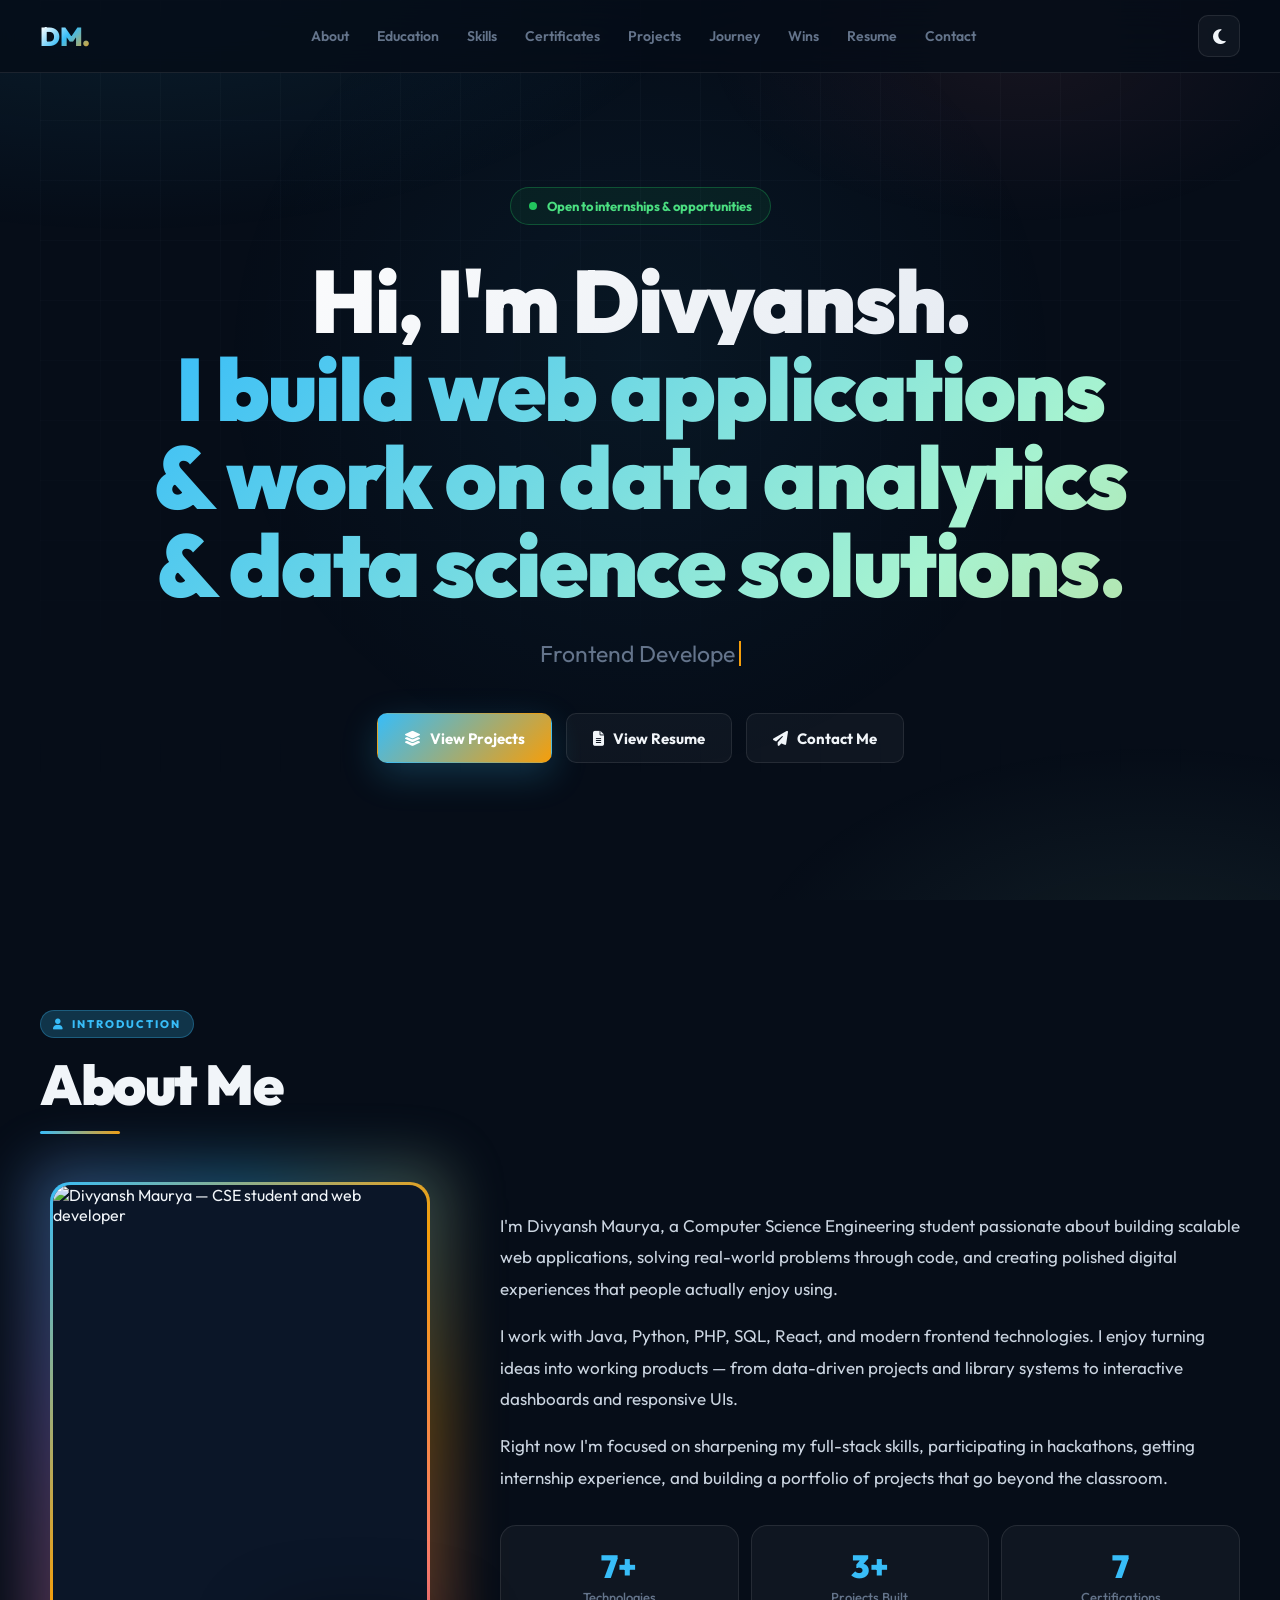
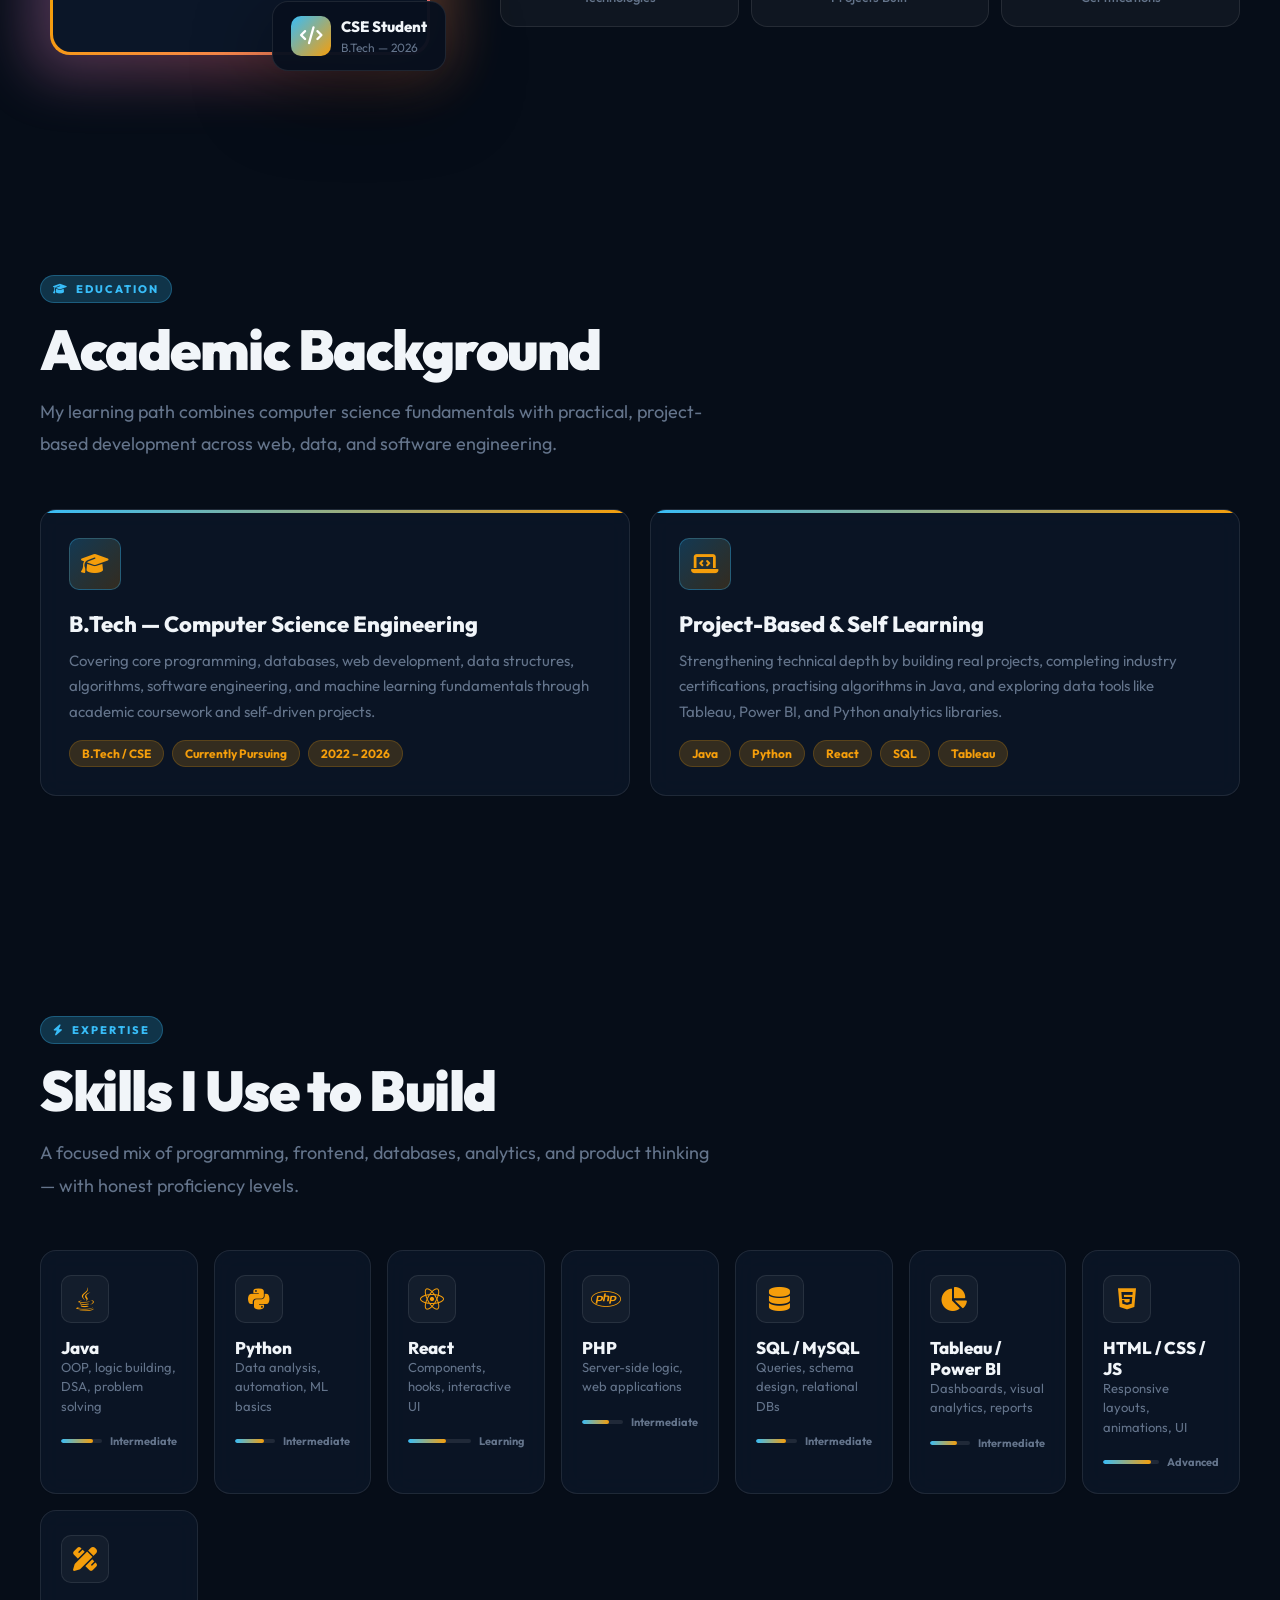
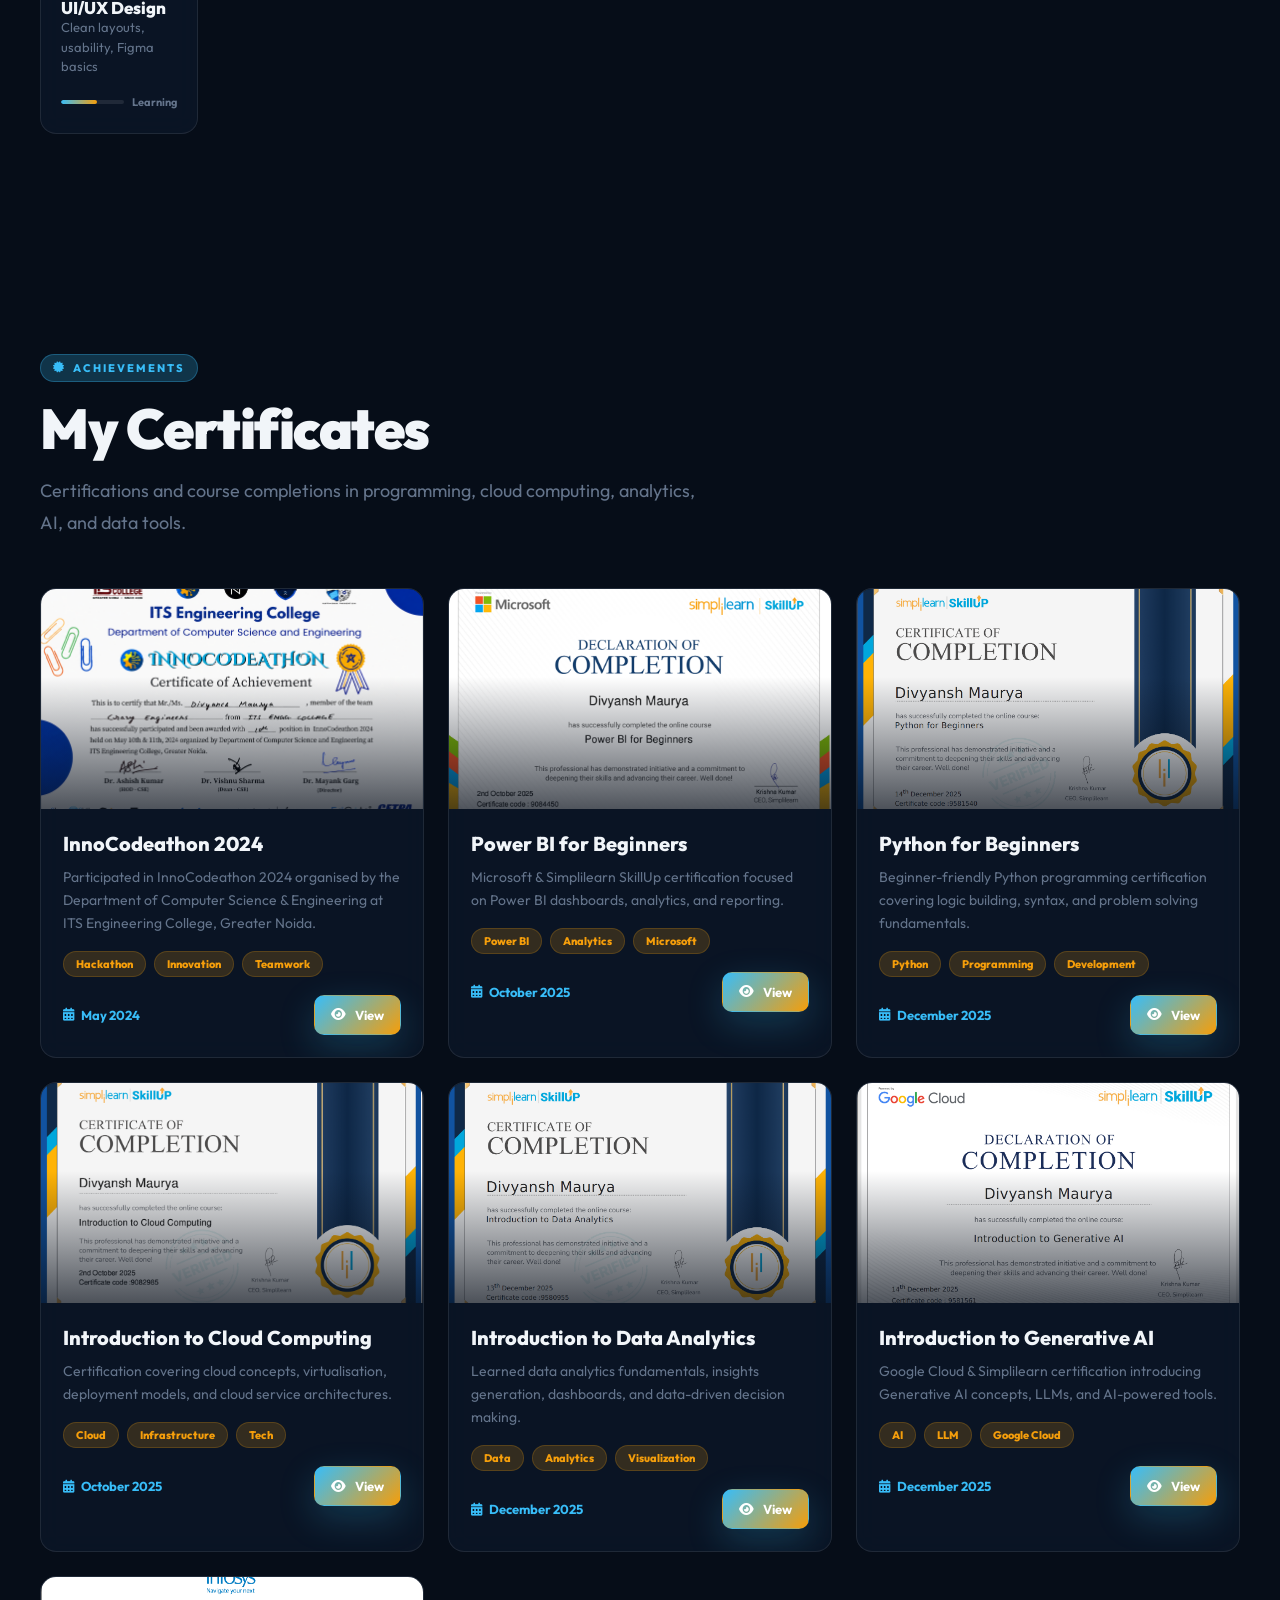
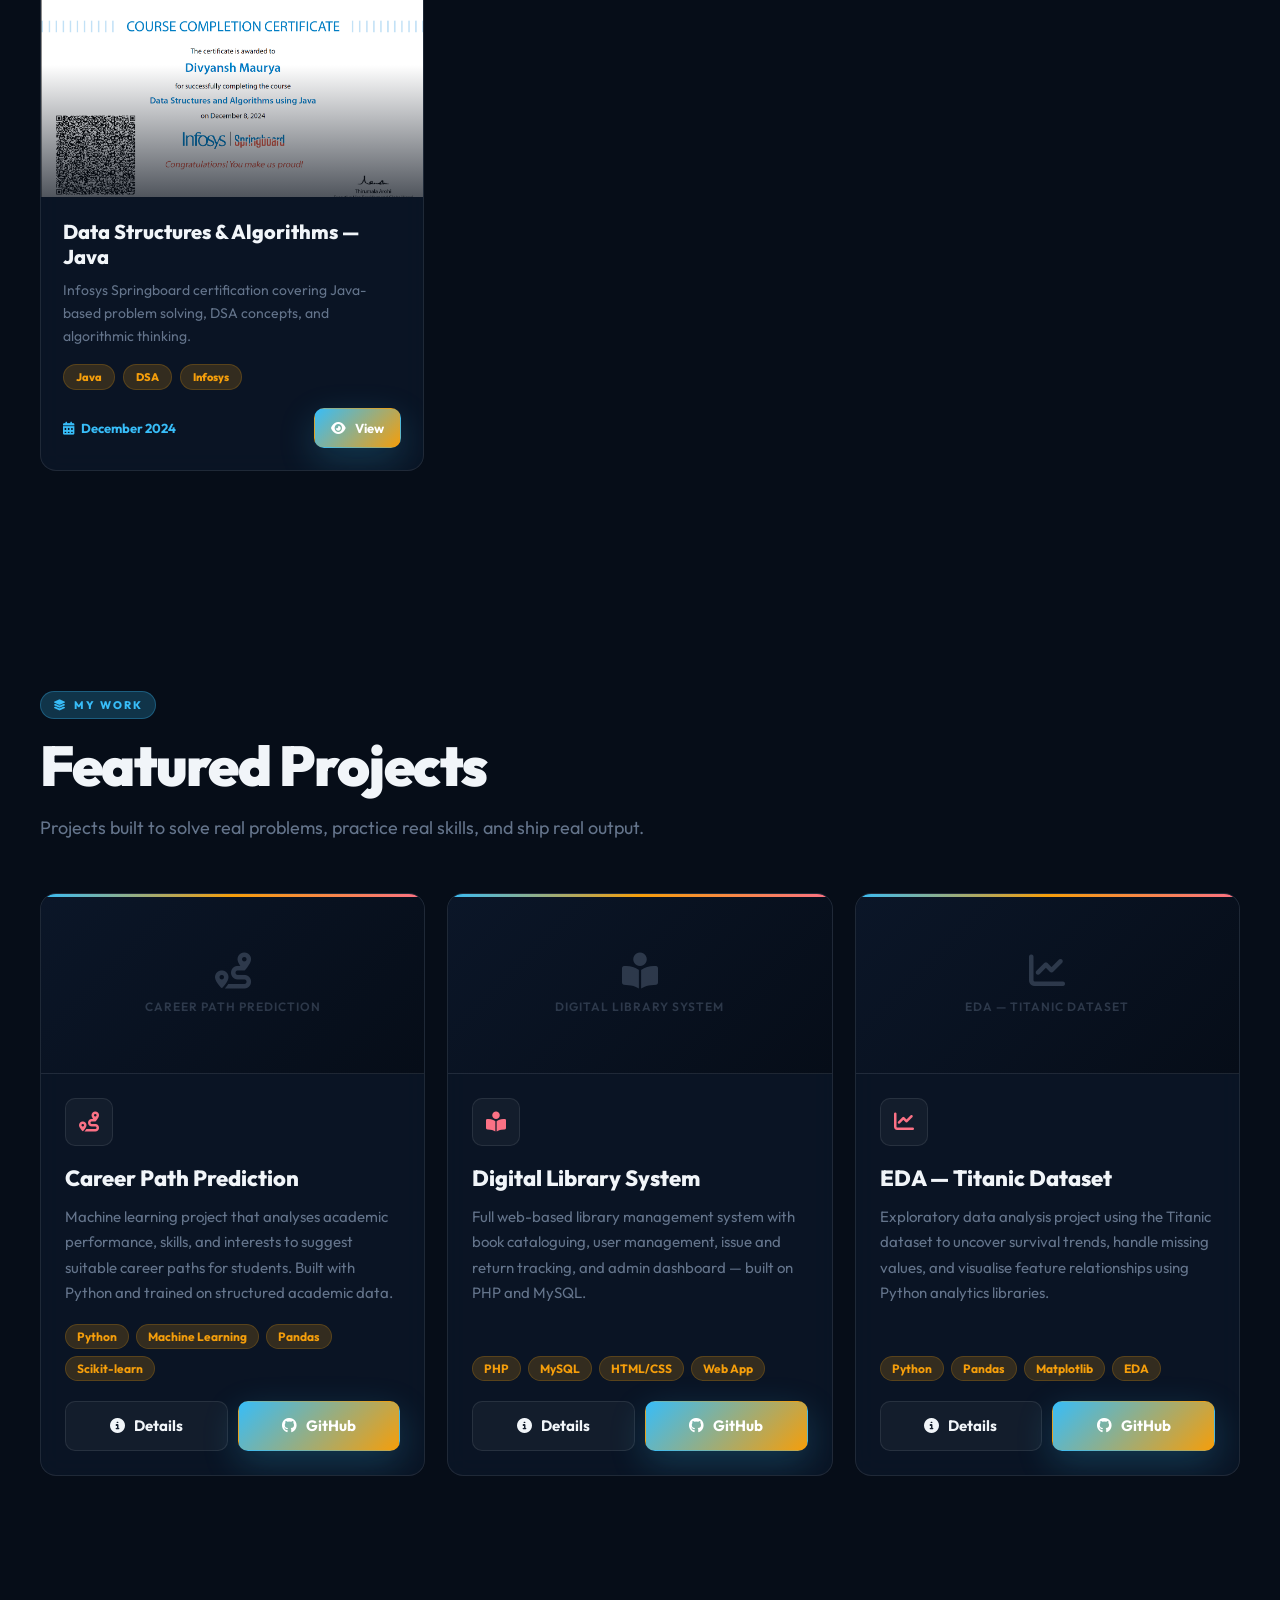
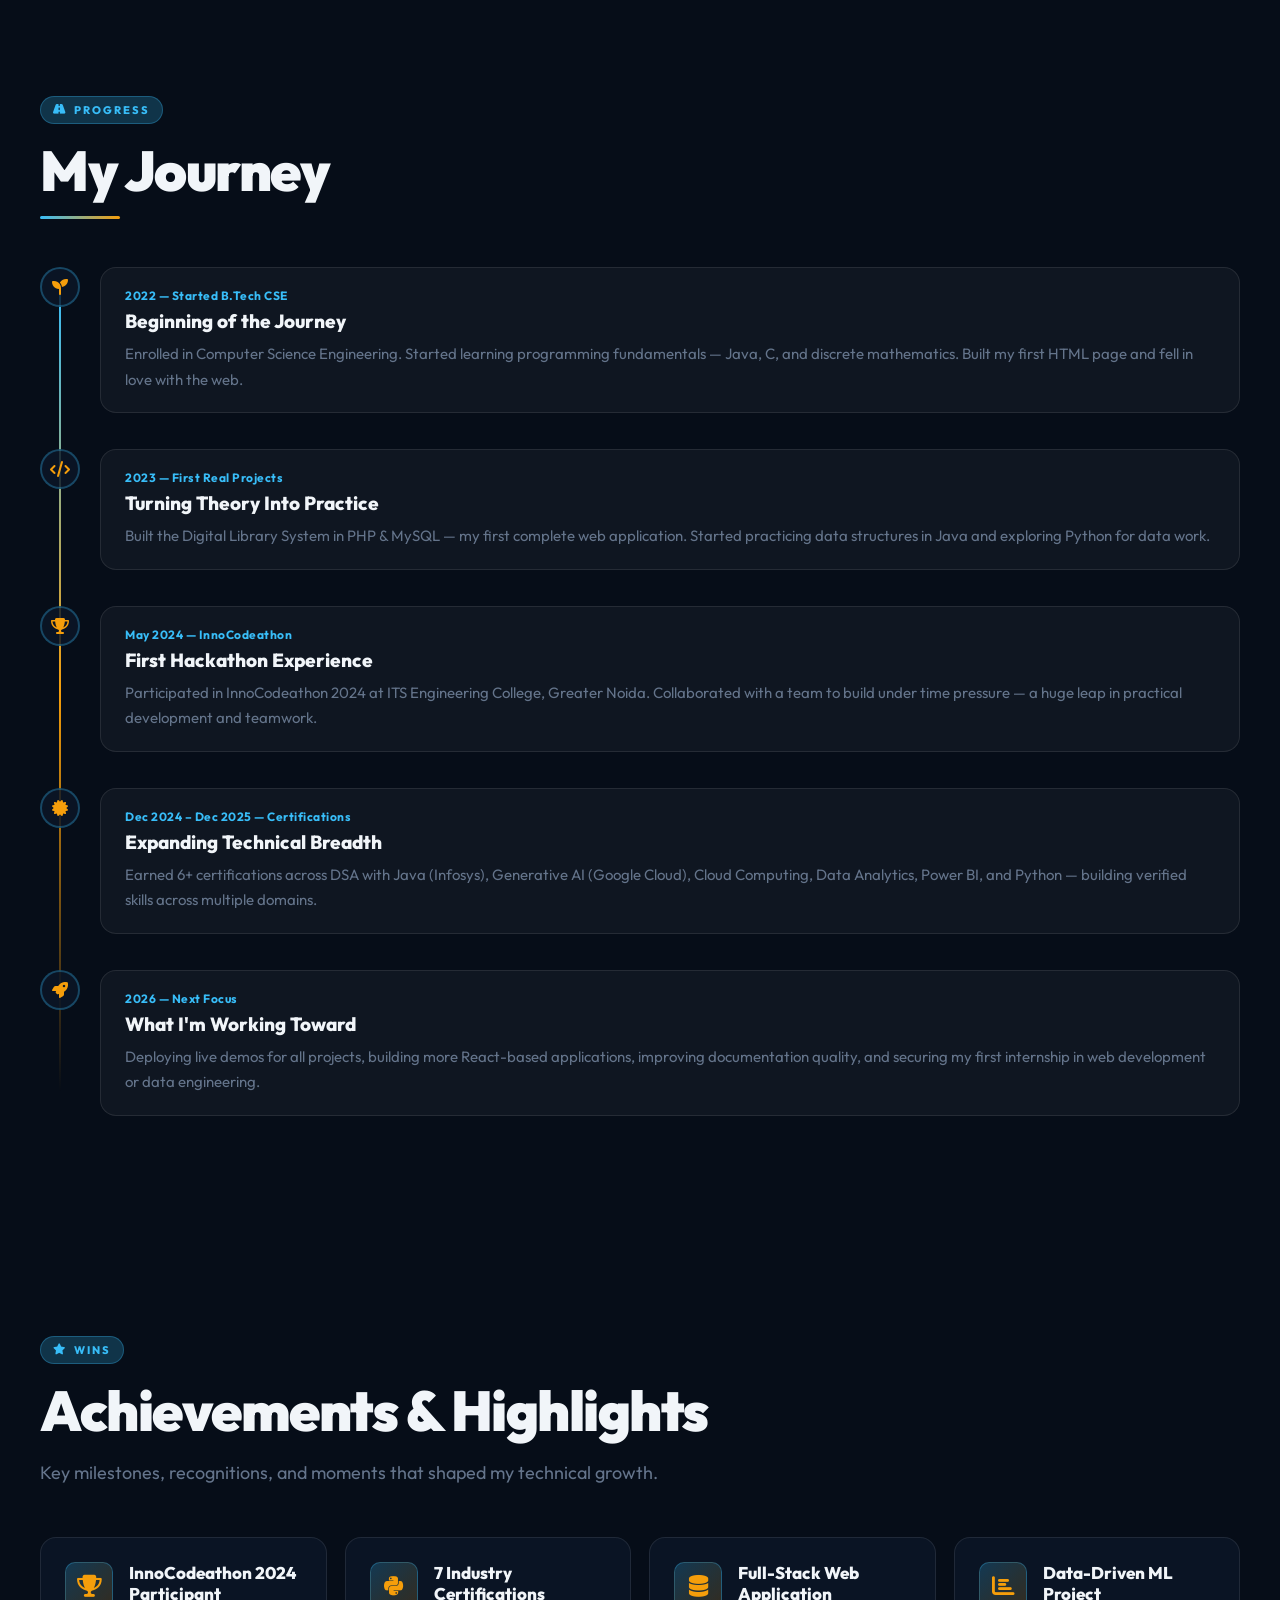
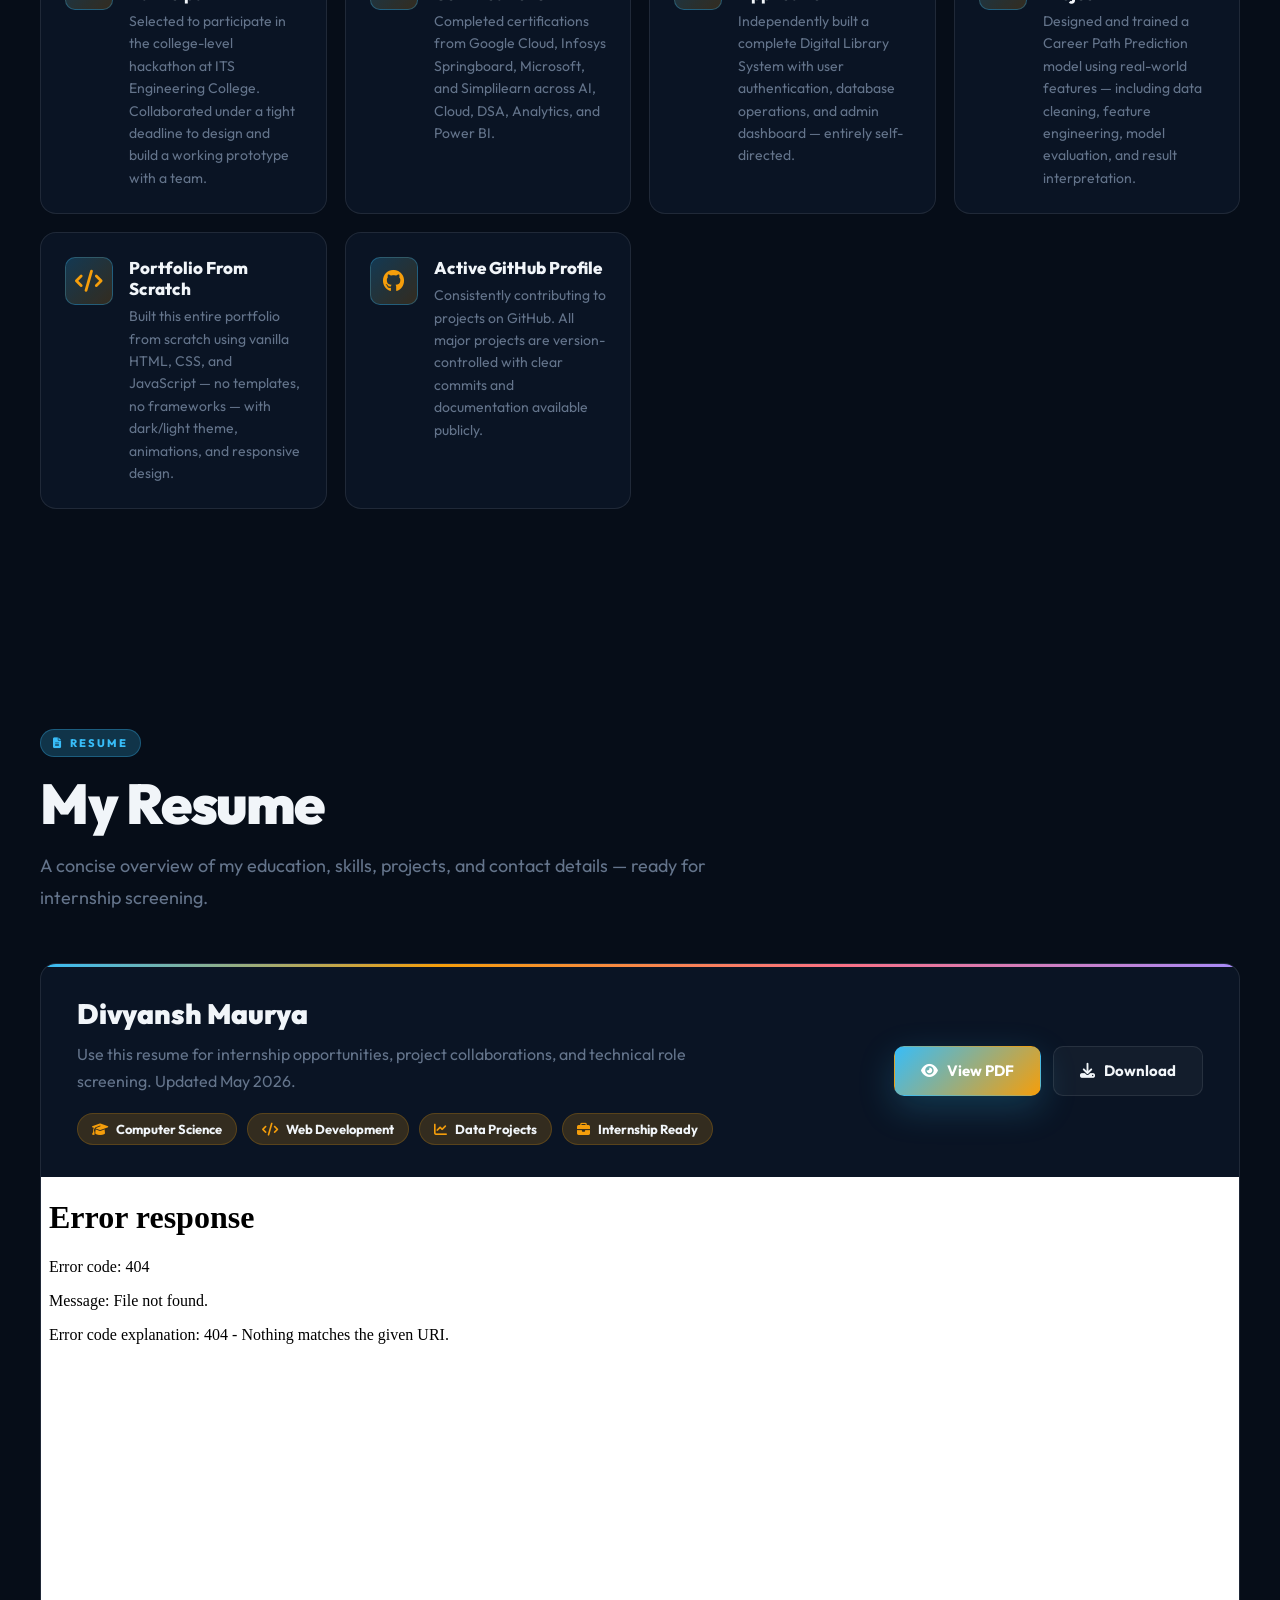
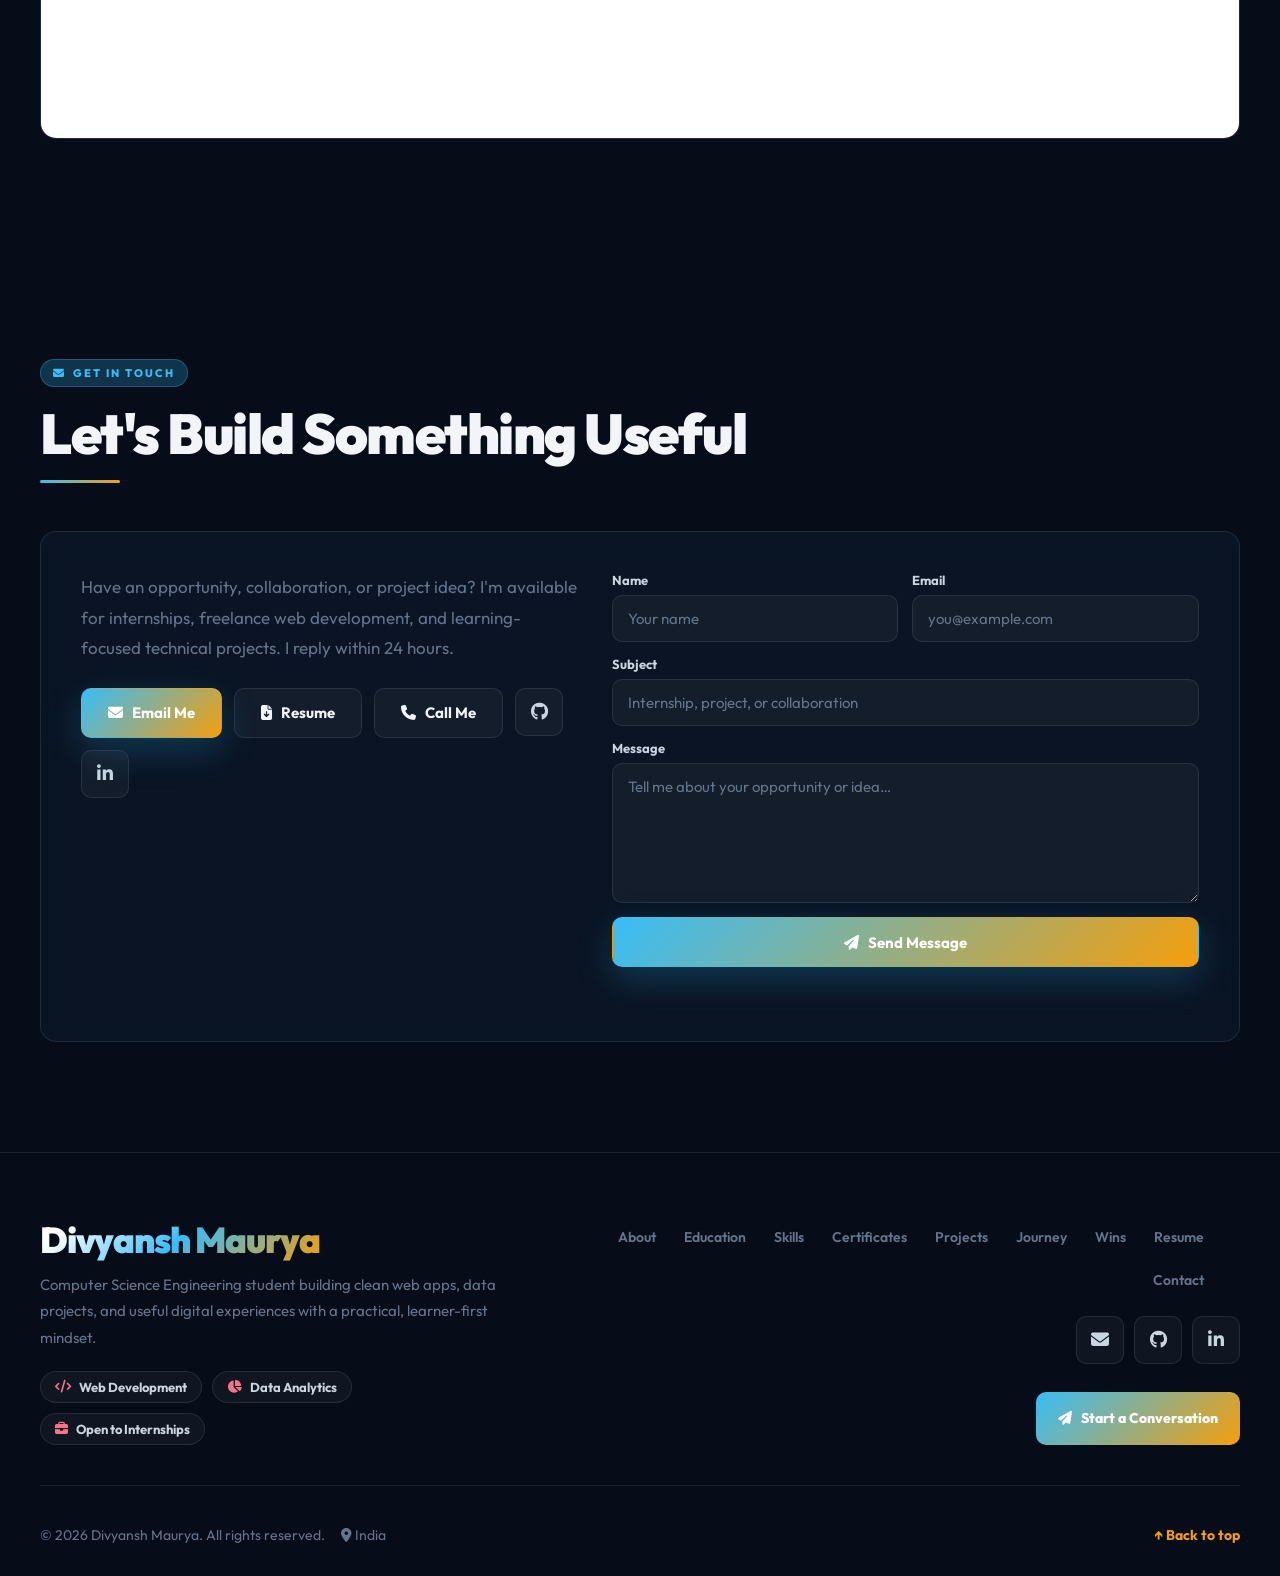
==== index.html @ 29cb5a17 "Add files via upload" ====
<!DOCTYPE html>
<html lang="en">
<head>

  <meta charset="UTF-8">
  <meta name="viewport" content="width=device-width, initial-scale=1.0">
  <meta name="description"
    content="Divyansh Maurya — Computer Science Engineering student, Web Developer & Data Enthusiast. Building clean web apps, data projects, and useful digital experiences.">

  <!-- Open Graph / Social sharing -->
  <meta property="og:type" content="website">
  <meta property="og:title" content="Divyansh Maurya | Portfolio">
  <meta property="og:description"
    content="CSE student building scalable web apps, data projects & polished interfaces. Open to internships & collaborations.">
  <meta property="og:image" content="profile.png">
  <meta property="og:url" content="">
  <meta name="twitter:card" content="summary_large_image">
  <meta name="twitter:title" content="Divyansh Maurya | Portfolio">
  <meta name="twitter:description" content="CSE student building scalable web apps and data projects.">
  <!-- Favicon -->
  <link rel="icon" href="data:image/svg+xml,<svg xmlns='http://www.w3.org/2000/svg' viewBox='0 0 100 100'><rect width='100' height='100' rx='18' fill='%2338bdf8'/><text x='50' y='68' font-family='sans-serif' font-weight='900' font-size='52' text-anchor='middle' fill='white'>D</text></svg>">

  <!-- Fonts & Icons -->
  <link rel="preconnect" href="https://fonts.googleapis.com">
  <link rel="preconnect" href="https://fonts.gstatic.com" crossorigin>
  <link href="https://fonts.googleapis.com/css2?family=Outfit:wght@300;400;500;600;700;800;900&family=Clash+Display:wght@500;600;700&display=swap" rel="stylesheet">
  <link rel="stylesheet" href="https://cdnjs.cloudflare.com/ajax/libs/font-awesome/6.4.0/css/all.min.css">
  
    <title>Divyansh Maurya | Portfolio</title>

  <!-- Link to CSS -->
  <link rel="stylesheet" href="style.css">

  <script>
    try {
      if (localStorage.getItem("portfolioTheme") === "light") document.documentElement.classList.add("light-theme");
    } catch(e) {}
  </script>
</head>

<body class="loading">
  <!-- LOADER -->
  <div class="loader-screen" id="loader">
    <div class="loader-content">
      <div class="loader-name">Divyansh Maurya</div>
      <div class="loader-bar-wrap">
        <div class="loader-bar"></div>
      </div>
      <div class="loader-sub">Loading portfolio…</div>
    </div>
  </div>
  
  <div class="progress-bar" id="progressBar"></div>
  <div class="cursor-glow" id="cursorGlow"></div>
  
  <!-- HEADER -->
  <header class="site-header">
    <nav aria-label="Primary navigation">
      <a href="#home" class="logo">DM.</a>

      <ul id="navMenu">
        <li><a href="#about">About</a></li>
        <li><a href="#education">Education</a></li>
        <li><a href="#skills">Skills</a></li>
        <li><a href="#certificates">Certificates</a></li>
        <li><a href="#projects">Projects</a></li>
        <li><a href="#journey">Journey</a></li>
        <li><a href="#achievements">Wins</a></li>
        <li><a href="#resume">Resume</a></li>
        <li><a href="#contact">Contact</a></li>
      </ul>

      <div class="nav-actions">
        <button class="nav-btn theme-toggle" id="themeToggle" type="button" aria-label="Switch theme">
          <i class="fas fa-moon" aria-hidden="true"></i>
          <i class="fas fa-sun" aria-hidden="true"></i>
        </button>
        <button class="nav-btn menu-btn" id="menuBtn" type="button" aria-label="Open menu" aria-expanded="false">
          <i class="fas fa-bars" aria-hidden="true"></i>
        </button>
      </div>
    </nav>
  </header>

  <main>

    <!-- HERO -->
    <section class="hero" id="home" style="padding-top:130px">
      <div class="hero-grid" aria-hidden="true"></div>
      <div class="hero-content">
        <div class="avail-badge"><span class="dot"></span>Open to internships &amp; opportunities</div>

        <h1>
          <span class="line1">Hi, I'm Divyansh.</span>
          <span class="line2">I build web applications & work on data analytics & data science solutions.</span>
        </h1>

        <p class="hero-sub"><span id="typing"></span><span class="typing-caret" aria-hidden="true"></span></p>

        <div class="hero-btns">
          <a href="#projects" class="btn btn-primary"><i class="fas fa-layer-group"></i>View Projects</a>
          <a href="divyansh_12 (5).pdf" class="btn btn-outline" target="_blank" rel="noreferrer"><i
              class="fas fa-file-lines"></i>View Resume</a>
          <a href="+917992159410" class="btn btn-outline"><i class="fas fa-paper-plane"></i>Contact Me</a>
        </div>
      </div>
    </section>

    <!-- ABOUT -->
    <section id="about" class="reveal">
      <div class="section-tag"><i class="fas fa-user" aria-hidden="true"></i>Introduction</div>
      <h2>About Me</h2>
      <div class="divider"></div>

      <div class="about-grid">
        <div class="photo-wrap">
          <div class="photo-glow" aria-hidden="true"></div>
          <div class="photo-frame">
            <!--
              IMPORTANT: Replace "profile.png" with your actual photo file.
              Place the image in the same folder as this HTML file.
              Recommended size: 400×500px or similar portrait ratio.
            -->
            <img src="div.png" alt="Divyansh Maurya — CSE student and web developer">
          </div>
          <div class="photo-badge">
            <div class="badge-icon"><i class="fas fa-code" aria-hidden="true"></i></div>
            <div class="badge-text">
              <strong>CSE Student</strong>
              <span>B.Tech — 2026</span>
            </div>
          </div>
        </div>

        <div>
          <div class="about-text">
            <p>
              I'm Divyansh Maurya, a Computer Science Engineering student passionate about building scalable web
              applications, solving real-world problems through code, and creating polished digital experiences that
              people actually enjoy using.
            </p>
            <p>
              I work with Java, Python, PHP, SQL, React, and modern frontend technologies. I enjoy turning ideas into
              working products — from data-driven projects and library systems to interactive dashboards and responsive
              UIs.
            </p>
            <p>
              Right now I'm focused on sharpening my full-stack skills, participating in hackathons, getting internship
              experience, and building a portfolio of projects that go beyond the classroom.
            </p>
          </div>

          <div class="stats-grid">
            <div class="stat-card">
              <strong>7+</strong>
              <span>Technologies</span>
            </div>
            <div class="stat-card">
              <strong>3+</strong>
              <span>Projects Built</span>
            </div>
            <div class="stat-card">
              <strong>7</strong>
              <span>Certifications</span>
            </div>
          </div>
        </div>
      </div>
    </section>

    <!-- EDUCATION -->
    <section id="education" class="reveal">
      <div class="section-tag"><i class="fas fa-graduation-cap" aria-hidden="true"></i>Education</div>
      <h2>Academic Background</h2>
      <p class="section-intro">My learning path combines computer science fundamentals with practical, project-based
        development across web, data, and software engineering.</p>

      <div class="edu-grid">
        <article class="edu-card">
          <div class="edu-icon"><i class="fas fa-graduation-cap" aria-hidden="true"></i></div>
          <h3>B.Tech — Computer Science Engineering</h3>
          <p>Covering core programming, databases, web development, data structures, algorithms, software engineering,
            and machine learning fundamentals through academic coursework and self-driven projects.</p>
          <div class="edu-tags">
            <span class="edu-tag">B.Tech / CSE</span>
            <span class="edu-tag">Currently Pursuing</span>
            <span class="edu-tag">2022 – 2026</span>
          </div>
        </article>

        <article class="edu-card">
          <div class="edu-icon"><i class="fas fa-laptop-code" aria-hidden="true"></i></div>
          <h3>Project-Based & Self Learning</h3>
          <p>Strengthening technical depth by building real projects, completing industry certifications, practising
            algorithms in Java, and exploring data tools like Tableau, Power BI, and Python analytics libraries.</p>
          <div class="edu-tags">
            <span class="edu-tag">Java</span>
            <span class="edu-tag">Python</span>
            <span class="edu-tag">React</span>
            <span class="edu-tag">SQL</span>
            <span class="edu-tag">Tableau</span>
          </div>
        </article>
      </div>
    </section>

    <!-- SKILLS -->
    <section id="skills" class="reveal">
      <div class="section-tag"><i class="fas fa-bolt" aria-hidden="true"></i>Expertise</div>
      <h2>Skills I Use to Build</h2>
      <p class="section-intro">A focused mix of programming, frontend, databases, analytics, and product thinking — with
        honest proficiency levels.</p>

      <div class="skills-grid">
        <article class="skill-card">
          <div class="skill-icon"><i class="fab fa-java" aria-hidden="true"></i></div>
          <div>
            <h3>Java</h3>
            <p>OOP, logic building, DSA, problem solving</p>
          </div>
          <div class="skill-level">
            <div class="level-bar">
              <div class="level-fill" style="--fill:78%"></div>
            </div>
            <span class="level-label">Intermediate</span>
          </div>
        </article>

        <article class="skill-card">
          <div class="skill-icon"><i class="fab fa-python" aria-hidden="true"></i></div>
          <div>
            <h3>Python</h3>
            <p>Data analysis, automation, ML basics</p>
          </div>
          <div class="skill-level">
            <div class="level-bar">
              <div class="level-fill" style="--fill:72%"></div>
            </div>
            <span class="level-label">Intermediate</span>
          </div>
        </article>

        <article class="skill-card">
          <div class="skill-icon"><i class="fab fa-react" aria-hidden="true"></i></div>
          <div>
            <h3>React</h3>
            <p>Components, hooks, interactive UI</p>
          </div>
          <div class="skill-level">
            <div class="level-bar">
              <div class="level-fill" style="--fill:60%"></div>
            </div>
            <span class="level-label">Learning</span>
          </div>
        </article>

        <article class="skill-card">
          <div class="skill-icon"><i class="fab fa-php" aria-hidden="true"></i></div>
          <div>
            <h3>PHP</h3>
            <p>Server-side logic, web applications</p>
          </div>
          <div class="skill-level">
            <div class="level-bar">
              <div class="level-fill" style="--fill:65%"></div>
            </div>
            <span class="level-label">Intermediate</span>
          </div>
        </article>

        <article class="skill-card">
          <div class="skill-icon"><i class="fas fa-database" aria-hidden="true"></i></div>
          <div>
            <h3>SQL / MySQL</h3>
            <p>Queries, schema design, relational DBs</p>
          </div>
          <div class="skill-level">
            <div class="level-bar">
              <div class="level-fill" style="--fill:75%"></div>
            </div>
            <span class="level-label">Intermediate</span>
          </div>
        </article>

        <article class="skill-card">
          <div class="skill-icon"><i class="fas fa-chart-pie" aria-hidden="true"></i></div>
          <div>
            <h3>Tableau / Power BI</h3>
            <p>Dashboards, visual analytics, reports</p>
          </div>
          <div class="skill-level">
            <div class="level-bar">
              <div class="level-fill" style="--fill:68%"></div>
            </div>
            <span class="level-label">Intermediate</span>
          </div>
        </article>

        <article class="skill-card">
          <div class="skill-icon"><i class="fab fa-html5" aria-hidden="true"></i></div>
          <div>
            <h3>HTML / CSS / JS</h3>
            <p>Responsive layouts, animations, UI</p>
          </div>
          <div class="skill-level">
            <div class="level-bar">
              <div class="level-fill" style="--fill:85%"></div>
            </div>
            <span class="level-label">Advanced</span>
          </div>
        </article>

        <article class="skill-card">
          <div class="skill-icon"><i class="fas fa-pen-ruler" aria-hidden="true"></i></div>
          <div>
            <h3>UI/UX Design</h3>
            <p>Clean layouts, usability, Figma basics</p>
          </div>
          <div class="skill-level">
            <div class="level-bar">
              <div class="level-fill" style="--fill:58%"></div>
            </div>
            <span class="level-label">Learning</span>
          </div>
        </article>
      </div>
    </section>

    <!-- CERTIFICATES -->
    <section id="certificates" class="reveal">
      <div class="section-tag"><i class="fas fa-certificate" aria-hidden="true"></i>Achievements</div>
      <h2>My Certificates</h2>
      <p class="section-intro">Certifications and course completions in programming, cloud computing, analytics, AI, and
        data tools.</p>

      <div class="certs-grid">

        <article class="cert-card">
          <!--
            Replace "cert1.png" with your actual certificate image.
            All certificate images must be in the same folder as index.html.
          -->
          <div class="cert-img-wrap">
            <img src="cert1.png" alt="InnoCodeathon 2024 participation certificate">
            <div class="cert-overlay" aria-hidden="true"></div>
          </div>
          <div class="cert-body">
            <h3>InnoCodeathon 2024</h3>
            <p>Participated in InnoCodeathon 2024 organised by the Department of Computer Science &amp; Engineering at
              ITS Engineering College, Greater Noida.</p>
            <div class="cert-tags"><span class="cert-tag">Hackathon</span><span class="cert-tag">Innovation</span><span
                class="cert-tag">Teamwork</span></div>
            <div class="cert-footer">
              <span class="cert-date"><i class="fas fa-calendar-alt" aria-hidden="true"></i>May 2024</span>
              <a href="cert1.png" target="_blank" rel="noreferrer" class="btn btn-primary"
                style="min-height:40px;padding:0 16px;font-size:13px"><i class="fas fa-eye"
                  aria-hidden="true"></i>View</a>
            </div>
          </div>
        </article>

        <article class="cert-card">
          <div class="cert-img-wrap">
            <img src="Power bi.png" alt="Power BI for Beginners certificate">
            <div class="cert-overlay" aria-hidden="true"></div>
          </div>
          <div class="cert-body">
            <h3>Power BI for Beginners</h3>
            <p>Microsoft &amp; Simplilearn SkillUp certification focused on Power BI dashboards, analytics, and
              reporting.</p>
            <div class="cert-tags"><span class="cert-tag">Power BI</span><span class="cert-tag">Analytics</span><span
                class="cert-tag">Microsoft</span></div>
            <div class="cert-footer">
              <span class="cert-date"><i class="fas fa-calendar-alt" aria-hidden="true"></i>October 2025</span>
              <a href="Power bi.png" target="_blank" rel="noreferrer" class="btn btn-primary"
                style="min-height:40px;padding:0 16px;font-size:13px"><i class="fas fa-eye"
                  aria-hidden="true"></i>View</a>
            </div>
          </div>
        </article>

        <article class="cert-card">
          <div class="cert-img-wrap">
            <img src="Python for beginner.png" alt="Python for Beginners certificate">
            <div class="cert-overlay" aria-hidden="true"></div>
          </div>
          <div class="cert-body">
            <h3>Python for Beginners</h3>
            <p>Beginner-friendly Python programming certification covering logic building, syntax, and problem solving
              fundamentals.</p>
            <div class="cert-tags"><span class="cert-tag">Python</span><span class="cert-tag">Programming</span><span
                class="cert-tag">Development</span></div>
            <div class="cert-footer">
              <span class="cert-date"><i class="fas fa-calendar-alt" aria-hidden="true"></i>December 2025</span>
              <a href="Python for beginner.png" target="_blank" rel="noreferrer" class="btn btn-primary"
                style="min-height:40px;padding:0 16px;font-size:13px"><i class="fas fa-eye"
                  aria-hidden="true"></i>View</a>
            </div>
          </div>
        </article>

        <article class="cert-card">
          <div class="cert-img-wrap">
            <img src="cloud computing.png" alt="Introduction to Cloud Computing certificate">
            <div class="cert-overlay" aria-hidden="true"></div>
          </div>
          <div class="cert-body">
            <h3>Introduction to Cloud Computing</h3>
            <p>Certification covering cloud concepts, virtualisation, deployment models, and cloud service
              architectures.</p>
            <div class="cert-tags"><span class="cert-tag">Cloud</span><span class="cert-tag">Infrastructure</span><span
                class="cert-tag">Tech</span></div>
            <div class="cert-footer">
              <span class="cert-date"><i class="fas fa-calendar-alt" aria-hidden="true"></i>October 2025</span>
              <a href="cloud computing.png" target="_blank" rel="noreferrer" class="btn btn-primary"
                style="min-height:40px;padding:0 16px;font-size:13px"><i class="fas fa-eye"
                  aria-hidden="true"></i>View</a>
            </div>
          </div>
        </article>

        <article class="cert-card">
          <div class="cert-img-wrap">
            <img src="Data anlystic.png" alt="Introduction to Data Analytics certificate">
            <div class="cert-overlay" aria-hidden="true"></div>
          </div>
          <div class="cert-body">
            <h3>Introduction to Data Analytics</h3>
            <p>Learned data analytics fundamentals, insights generation, dashboards, and data-driven decision making.
            </p>
            <div class="cert-tags"><span class="cert-tag">Data</span><span class="cert-tag">Analytics</span><span
                class="cert-tag">Visualization</span></div>
            <div class="cert-footer">
              <span class="cert-date"><i class="fas fa-calendar-alt" aria-hidden="true"></i>December 2025</span>
              <a href="Data anlystic.png" target="_blank" rel="noreferrer" class="btn btn-primary"
                style="min-height:40px;padding:0 16px;font-size:13px"><i class="fas fa-eye"
                  aria-hidden="true"></i>View</a>
            </div>
          </div>
        </article>

        <article class="cert-card">
          <div class="cert-img-wrap">
            <img src="Genrative ai.png" alt="Introduction to Generative AI certificate">
            <div class="cert-overlay" aria-hidden="true"></div>
          </div>
          <div class="cert-body">
            <h3>Introduction to Generative AI</h3>
            <p>Google Cloud &amp; Simplilearn certification introducing Generative AI concepts, LLMs, and AI-powered
              tools.</p>
            <div class="cert-tags"><span class="cert-tag">AI</span><span class="cert-tag">LLM</span><span
                class="cert-tag">Google Cloud</span></div>
            <div class="cert-footer">
              <span class="cert-date"><i class="fas fa-calendar-alt" aria-hidden="true"></i>December 2025</span>
              <a href="Genrative ai.png" target="_blank" rel="noreferrer" class="btn btn-primary"
                style="min-height:40px;padding:0 16px;font-size:13px"><i class="fas fa-eye"
                  aria-hidden="true"></i>View</a>
            </div>
          </div>
        </article>

        <article class="cert-card">
          <div class="cert-img-wrap">
            <img src="dsa with java.png" alt="Data Structures and Algorithms using Java certificate">
            <div class="cert-overlay" aria-hidden="true"></div>
          </div>
          <div class="cert-body">
            <h3>Data Structures &amp; Algorithms — Java</h3>
            <p>Infosys Springboard certification covering Java-based problem solving, DSA concepts, and algorithmic
              thinking.</p>
            <div class="cert-tags"><span class="cert-tag">Java</span><span class="cert-tag">DSA</span><span
                class="cert-tag">Infosys</span></div>
            <div class="cert-footer">
              <span class="cert-date"><i class="fas fa-calendar-alt" aria-hidden="true"></i>December 2024</span>
              <a href="dsa with java.png" target="_blank" rel="noreferrer" class="btn btn-primary"
                style="min-height:40px;padding:0 16px;font-size:13px"><i class="fas fa-eye"
                  aria-hidden="true"></i>View</a>
            </div>
          </div>
        </article>

      </div>
    </section>

    <!-- PROJECTS -->
    <section id="projects" class="reveal">
      <div class="section-tag"><i class="fas fa-layer-group" aria-hidden="true"></i>My Work</div>
      <h2>Featured Projects</h2>
      <p class="section-intro">Projects built to solve real problems, practice real skills, and ship real output.</p>

      <div class="projects-grid">

        <article class="proj-card">
          <!--
            Add a screenshot of your project here.
            Name it career-screenshot.png and place in same folder as index.html.
            If no screenshot yet, the placeholder below shows automatically.
          -->
          <div class="proj-screenshot-placeholder">
            <i class="fas fa-route" aria-hidden="true"></i>
            <span>Career Path Prediction</span>
          </div>
          <div class="proj-body">
            <div class="proj-icon"><i class="fas fa-route" aria-hidden="true"></i></div>
            <h3>Career Path Prediction</h3>
            <p>Machine learning project that analyses academic performance, skills, and interests to suggest suitable
              career paths for students. Built with Python and trained on structured academic data.</p>
            <div class="proj-tags">
              <span class="proj-tag">Python</span>
              <span class="proj-tag">Machine Learning</span>
              <span class="proj-tag">Pandas</span>
              <span class="proj-tag">Scikit-learn</span>
            </div>
            <div class="proj-actions">
              <button class="btn btn-outline proj-detail-btn" type="button" data-project="career" style="flex:1"><i
                  class="fas fa-circle-info"></i>Details</button>
              <a href="https://github.com/divyanshm-10" class="btn btn-primary" target="_blank" rel="noreferrer"
                style="flex:1"><i class="fab fa-github"></i>GitHub</a>
            </div>
          </div>
        </article>

        <article class="proj-card">
          <div class="proj-screenshot-placeholder">
            <i class="fas fa-book-open-reader" aria-hidden="true"></i>
            <span>Digital Library System</span>
          </div>
          <div class="proj-body">
            <div class="proj-icon"><i class="fas fa-book-open-reader" aria-hidden="true"></i></div>
            <h3>Digital Library System</h3>
            <p>Full web-based library management system with book cataloguing, user management, issue and return
              tracking, and admin dashboard — built on PHP and MySQL.</p>
            <div class="proj-tags">
              <span class="proj-tag">PHP</span>
              <span class="proj-tag">MySQL</span>
              <span class="proj-tag">HTML/CSS</span>
              <span class="proj-tag">Web App</span>
            </div>
            <div class="proj-actions">
              <button class="btn btn-outline proj-detail-btn" type="button" data-project="library" style="flex:1"><i
                  class="fas fa-circle-info"></i>Details</button>
              <a href="https://github.com/divyanshm-10" class="btn btn-primary" target="_blank" rel="noreferrer"
                style="flex:1"><i class="fab fa-github"></i>GitHub</a>
            </div>
          </div>
        </article>

        <article class="proj-card">
          <div class="proj-screenshot-placeholder">
            <i class="fas fa-chart-line" aria-hidden="true"></i>
            <span>EDA — Titanic Dataset</span>
          </div>
          <div class="proj-body">
            <div class="proj-icon"><i class="fas fa-chart-line" aria-hidden="true"></i></div>
            <h3>EDA — Titanic Dataset</h3>
            <p>Exploratory data analysis project using the Titanic dataset to uncover survival trends, handle missing
              values, and visualise feature relationships using Python analytics libraries.</p>
            <div class="proj-tags">
              <span class="proj-tag">Python</span>
              <span class="proj-tag">Pandas</span>
              <span class="proj-tag">Matplotlib</span>
              <span class="proj-tag">EDA</span>
            </div>
            <div class="proj-actions">
              <button class="btn btn-outline proj-detail-btn" type="button" data-project="titanic" style="flex:1"><i
                  class="fas fa-circle-info"></i>Details</button>
              <a href="https://github.com/divyanshm-10" class="btn btn-primary" target="_blank" rel="noreferrer"
                style="flex:1"><i class="fab fa-github"></i>GitHub</a>
            </div>
          </div>
        </article>

      </div>
    </section>

    <!-- JOURNEY -->
    <section id="journey" class="reveal">
      <div class="section-tag"><i class="fas fa-road" aria-hidden="true"></i>Progress</div>
      <h2>My Journey</h2>
      <div class="divider"></div>

      <div class="timeline">
        <div class="tl-item">
          <div class="tl-dot"><i class="fas fa-seedling" aria-hidden="true"></i></div>
          <article class="tl-content">
            <div class="tl-date">2022 — Started B.Tech CSE</div>
            <h3>Beginning of the Journey</h3>
            <p>Enrolled in Computer Science Engineering. Started learning programming fundamentals — Java, C, and
              discrete mathematics. Built my first HTML page and fell in love with the web.</p>
          </article>
        </div>

        <div class="tl-item">
          <div class="tl-dot"><i class="fas fa-code" aria-hidden="true"></i></div>
          <article class="tl-content">
            <div class="tl-date">2023 — First Real Projects</div>
            <h3>Turning Theory Into Practice</h3>
            <p>Built the Digital Library System in PHP &amp; MySQL — my first complete web application. Started
              practicing data structures in Java and exploring Python for data work.</p>
          </article>
        </div>

        <div class="tl-item">
          <div class="tl-dot"><i class="fas fa-trophy" aria-hidden="true"></i></div>
          <article class="tl-content">
            <div class="tl-date">May 2024 — InnoCodeathon</div>
            <h3>First Hackathon Experience</h3>
            <p>Participated in InnoCodeathon 2024 at ITS Engineering College, Greater Noida. Collaborated with a team to
              build under time pressure — a huge leap in practical development and teamwork.</p>
          </article>
        </div>

        <div class="tl-item">
          <div class="tl-dot"><i class="fas fa-certificate" aria-hidden="true"></i></div>
          <article class="tl-content">
            <div class="tl-date">Dec 2024 – Dec 2025 — Certifications</div>
            <h3>Expanding Technical Breadth</h3>
            <p>Earned 6+ certifications across DSA with Java (Infosys), Generative AI (Google Cloud), Cloud Computing,
              Data Analytics, Power BI, and Python — building verified skills across multiple domains.</p>
          </article>
        </div>

        <div class="tl-item">
          <div class="tl-dot"><i class="fas fa-rocket" aria-hidden="true"></i></div>
          <article class="tl-content">
            <div class="tl-date">2026 — Next Focus</div>
            <h3>What I'm Working Toward</h3>
            <p>Deploying live demos for all projects, building more React-based applications, improving documentation
              quality, and securing my first internship in web development or data engineering.</p>
          </article>
        </div>
      </div>
    </section>

    <!-- ACHIEVEMENTS -->
    <section id="achievements" class="reveal">
      <div class="section-tag"><i class="fas fa-star" aria-hidden="true"></i>Wins</div>
      <h2>Achievements &amp; Highlights</h2>
      <p class="section-intro">Key milestones, recognitions, and moments that shaped my technical growth.</p>

      <div class="achieve-grid">
        <div class="achieve-card">
          <div class="achieve-icon"><i class="fas fa-trophy" aria-hidden="true"></i></div>
          <div>
            <h3>InnoCodeathon 2024 Participant</h3>
            <p>Selected to participate in the college-level hackathon at ITS Engineering College. Collaborated under a
              tight deadline to design and build a working prototype with a team.</p>
          </div>
        </div>

        <div class="achieve-card">
          <div class="achieve-icon"><i class="fab fa-python" aria-hidden="true"></i></div>
          <div>
            <h3>7 Industry Certifications</h3>
            <p>Completed certifications from Google Cloud, Infosys Springboard, Microsoft, and Simplilearn across AI,
              Cloud, DSA, Analytics, and Power BI.</p>
          </div>
        </div>

        <div class="achieve-card">
          <div class="achieve-icon"><i class="fas fa-database" aria-hidden="true"></i></div>
          <div>
            <h3>Full-Stack Web Application</h3>
            <p>Independently built a complete Digital Library System with user authentication, database operations, and
              admin dashboard — entirely self-directed.</p>
          </div>
        </div>

        <div class="achieve-card">
          <div class="achieve-icon"><i class="fas fa-chart-bar" aria-hidden="true"></i></div>
          <div>
            <h3>Data-Driven ML Project</h3>
            <p>Designed and trained a Career Path Prediction model using real-world features — including data cleaning,
              feature engineering, model evaluation, and result interpretation.</p>
          </div>
        </div>

        <div class="achieve-card">
          <div class="achieve-icon"><i class="fas fa-code" aria-hidden="true"></i></div>
          <div>
            <h3>Portfolio From Scratch</h3>
            <p>Built this entire portfolio from scratch using vanilla HTML, CSS, and JavaScript — no templates, no
              frameworks — with dark/light theme, animations, and responsive design.</p>
          </div>
        </div>

        <div class="achieve-card">
          <div class="achieve-icon"><i class="fab fa-github" aria-hidden="true"></i></div>
          <div>
            <h3>Active GitHub Profile</h3>
            <p>Consistently contributing to projects on GitHub. All major projects are version-controlled with clear
              commits and documentation available publicly.</p>
          </div>
        </div>
      </div>
    </section>

    <!-- RESUME -->
    <section id="resume" class="reveal">
      <div class="section-tag"><i class="fas fa-file-lines" aria-hidden="true"></i>Resume</div>
      <h2>My Resume</h2>
      <p class="section-intro">A concise overview of my education, skills, projects, and contact details — ready for
        internship screening.</p>

      <div class="resume-block">
        <div class="resume-top">
          <div>
            <h3>Divyansh Maurya</h3>
            <p>Use this resume for internship opportunities, project collaborations, and technical role screening.
              Updated May 2026.</p>
            <div class="resume-chips">
              <span class="resume-chip"><i class="fas fa-graduation-cap"></i>Computer Science</span>
              <span class="resume-chip"><i class="fas fa-code"></i>Web Development</span>
              <span class="resume-chip"><i class="fas fa-chart-line"></i>Data Projects</span>
              <span class="resume-chip"><i class="fas fa-briefcase"></i>Internship Ready</span>
            </div>
          </div>
          <div class="resume-actions">
            <!--
              IMPORTANT: Replace "resume.pdf" with your actual resume filename.
              Place the PDF in the same folder as this HTML file.
            -->
            <a href="divyansh_12 (5).pdf" class="btn btn-primary" target="_blank" rel="noreferrer"><i
                class="fas fa-eye"></i>View PDF</a>
            <a href="divyansh_12 (5).pdf" class="btn btn-outline" download="Divyansh_Maurya_Resume.pdf"><i
                class="fas fa-download"></i>Download</a>
          </div>
        </div>

        <div class="resume-preview">
          <!--
            The iframe below will show your resume PDF inline.
            It uses "resume.pdf" — make sure that file is in the same folder.
            If it doesn't load (some browsers block local PDFs),
            visitors can still use the View PDF / Download buttons above.
          -->
          <iframe src="divyansh_12 (5).pdf" title="Divyansh Maurya Resume PDF" aria-label="Resume PDF preview">
            <div class="resume-fallback">
              <i class="fas fa-file-pdf" aria-hidden="true"></i>
              <p>Your browser could not display the PDF preview. Use the buttons above to view or download the resume.
              </p>
              <a href="divyansh_12 (5).pdf" class="btn btn-primary" target="_blank" rel="noreferrer"><i
                  class="fas fa-eye"></i>Open Resume</a>
            </div>
          </iframe>
        </div>
      </div>
    </section>

    <!-- CONTACT -->
    <section id="contact" class="reveal">
      <div class="section-tag"><i class="fas fa-envelope" aria-hidden="true"></i>Get In Touch</div>
      <h2>Let's Build Something Useful</h2>
      <div class="divider"></div>

      <div class="contact-grid">
        <div class="contact-left">
          <p>Have an opportunity, collaboration, or project idea? I'm available for internships, freelance web
            development, and learning-focused technical projects. I reply within 24 hours.</p>
          <div class="contact-btns">
            <a href="mailto:divyanshm989@gmail.com" class="btn btn-primary"><i class="fas fa-envelope"></i>Email Me</a>
            <a href="divyansh_12 (5).pdf" class="btn btn-outline" download="divyansh_12 (5).pdf"><i
                class="fas fa-file-arrow-down"></i>Resume</a>
            <a href="tel:+917992159410" class="btn btn-outline"><i class="fas fa-phone"></i>Call Me</a>
            <a href="https://github.com/divyanshm-10" class="icon-link" aria-label="GitHub profile" target="_blank"
              rel="noreferrer"><i class="fab fa-github" aria-hidden="true"></i></a>
            <a href="https://www.linkedin.com/in/divyansh--maurya/" class="icon-link" aria-label="LinkedIn profile"
              target="_blank" rel="noreferrer"><i class="fab fa-linkedin-in" aria-hidden="true"></i></a>
          </div>
        </div>

        <!--
          CONTACT FORM — using Formspree for real form submission.
          Steps to activate:
          1. Go to https://formspree.io and create a free account
          2. Create a new form — you'll get an endpoint like https://formspree.io/f/xxxxxyyy
          3. Replace "https://formspree.io/f/YOUR_FORM_ID" below with your actual endpoint
          That's it! Formspree sends submissions straight to divyanshm989@gmail.com.
        -->
        <form class="contact-form" id="contactForm" action="https://formspree.io/f/YOUR_FORM_ID" method="POST">
          <div class="form-row">
            <div class="form-field">
              <label for="contactName">Name</label>
              <input id="contactName" name="name" type="text" placeholder="Your name" required autocomplete="name">
            </div>
            <div class="form-field">
              <label for="contactEmail">Email</label>
              <input id="contactEmail" name="email" type="email" placeholder="you@example.com" required
                autocomplete="email">
            </div>
          </div>
          <div class="form-field">
            <label for="contactSubject">Subject</label>
            <input id="contactSubject" name="subject" type="text" placeholder="Internship, project, or collaboration"
              required>
          </div>
          <div class="form-field">
            <label for="contactMsg">Message</label>
            <textarea id="contactMsg" name="message" placeholder="Tell me about your opportunity or idea…"
              required></textarea>
          </div>
          <button class="btn btn-primary" type="submit" id="formSubmitBtn"><i class="fas fa-paper-plane"></i>Send
            Message</button>
          <div class="form-status" id="formStatus" aria-live="polite"></div>
        </form>
      </div>
    </section>

  </main>

  <!-- FOOTER -->
  <footer class="reveal">
    <div class="footer-inner">
      <div class="footer-top">
        <div class="footer-brand">
          <div class="footer-logo">Divyansh Maurya</div>
          <p class="footer-desc">Computer Science Engineering student building clean web apps, data projects, and useful
            digital experiences with a practical, learner-first mindset.</p>
          <div class="footer-pills">
            <span class="footer-pill"><i class="fas fa-code" aria-hidden="true"></i>Web Development</span>
            <span class="footer-pill"><i class="fas fa-chart-pie" aria-hidden="true"></i>Data Analytics</span>
            <span class="footer-pill"><i class="fas fa-briefcase" aria-hidden="true"></i>Open to Internships</span>
          </div>
        </div>

        <div class="footer-right">
          <nav class="footer-nav" aria-label="Footer navigation">
            <a href="#about">About</a>
            <a href="#education">Education</a>
            <a href="#skills">Skills</a>
            <a href="#certificates">Certificates</a>
            <a href="#projects">Projects</a>
            <a href="#journey">Journey</a>
            <a href="#achievements">Wins</a>
            <a href="#resume">Resume</a>
            <a href="#contact">Contact</a>
          </nav>

          <div class="footer-social">
            <a href="mailto:divyanshm989@gmail.com" class="icon-link" aria-label="Email Divyansh"><i
                class="fas fa-envelope" aria-hidden="true"></i></a>
            <a href="https://github.com/divyanshm-10" class="icon-link" aria-label="GitHub" target="_blank"
              rel="noreferrer"><i class="fab fa-github" aria-hidden="true"></i></a>
            <a href="https://www.linkedin.com/in/divyansh--maurya/" class="icon-link" aria-label="LinkedIn"
              target="_blank" rel="noreferrer"><i class="fab fa-linkedin-in" aria-hidden="true"></i></a>
          </div>

          <a href="mailto:divyanshm989@gmail.com" class="footer-cta"><i class="fas fa-paper-plane"
              aria-hidden="true"></i>Start a Conversation</a>
        </div>
      </div>

      <div class="footer-bottom">
        <div style="display:flex;gap:16px;flex-wrap:wrap;align-items:center">
          <span>&copy; 2026 Divyansh Maurya. All rights reserved.</span>
          <span><i class="fas fa-location-dot" aria-hidden="true"></i> India</span>
        </div>
        <a href="#home">↑ Back to top</a>
      </div>
    </div>
  </footer>

  <!-- PROJECT MODAL -->
  <div class="project-modal" id="projectModal" role="dialog" aria-modal="true" aria-hidden="true"
    aria-labelledby="modalTitle">
    <div class="modal-box">
      <button class="modal-close-btn" id="modalClose" type="button" aria-label="Close project details">
        <i class="fas fa-xmark" aria-hidden="true"></i>
      </button>
      <div class="modal-header-icon" id="modalIcon"><i class="fas fa-layer-group" aria-hidden="true"></i></div>
      <h3 id="modalTitle">Project Details</h3>
      <p id="modalDesc"></p>
      <ul class="modal-list" id="modalList"></ul>
      <div class="proj-tags" id="modalTags" style="margin-bottom:0"></div>
      <div class="modal-actions">
        <a href="https://github.com/divyanshm-10" class="btn btn-primary" id="modalGithub" target="_blank"
          rel="noreferrer"><i class="fab fa-github"></i>View on GitHub</a>
        <button class="btn btn-outline" type="button" id="modalBack"><i class="fas fa-arrow-left"></i>Back</button>
      </div>
    </div>
  </div>
  <!-- Link to JavaScript -->
  <script src="script.js"></script>
  </body>
  
  </html>
---- style.css ----
:root {
      --primary: #38bdf8;
      --primary-glow: rgba(56,189,248,0.22);
      --accent: #f59e0b;
      --accent-glow: rgba(245,158,11,0.18);
      --accent-2: #fb7185;
      --accent-3: #22c55e;
      --accent-4: #a78bfa;
      --bg: #060d18;
      --bg2: #0b1628;
      --panel: rgba(11,22,40,0.82);
      --panel-strong: rgba(8,16,30,0.97);
      --glass: rgba(255,255,255,0.04);
      --glass-hover: rgba(255,255,255,0.08);
      --text: #f1f5f9;
      --text-dim: #cbd5e1;
      --muted: #64748b;
      --border: rgba(255,255,255,0.09);
      --border-accent: rgba(56,189,248,0.3);
      --shadow: 0 24px 80px rgba(0,0,0,0.45);
      --radius: 10px;
      --radius-lg: 16px;
    }

    html.light-theme {
      --primary: #0284c7;
      --primary-glow: rgba(2,132,199,0.14);
      --accent: #d97706;
      --accent-glow: rgba(217,119,6,0.12);
      --accent-2: #e11d48;
      --accent-3: #16a34a;
      --accent-4: #7c3aed;
      --bg: #f0f6ff;
      --bg2: #e8f2fc;
      --panel: rgba(255,255,255,0.88);
      --panel-strong: rgba(255,255,255,0.98);
      --glass: rgba(0,0,0,0.03);
      --glass-hover: rgba(0,0,0,0.06);
      --text: #0f172a;
      --text-dim: #334155;
      --muted: #64748b;
      --border: rgba(0,0,0,0.09);
      --border-accent: rgba(2,132,199,0.3);
      --shadow: 0 24px 80px rgba(2,132,199,0.1);
    }

    * { margin:0; padding:0; box-sizing:border-box; }
    html { scroll-behavior:smooth; }

    body {
      min-height:100vh;
      background: var(--bg);
      color: var(--text);
      font-family: 'Outfit', sans-serif;
      font-weight: 400;
      overflow-x: hidden;
      transition: background 0.35s, color 0.35s;
    }

    body::before {
      content:'';
      position:fixed;
      inset:0;
      pointer-events:none;
      z-index:0;
      background:
        radial-gradient(ellipse 80% 60% at 10% -10%, rgba(56,189,248,0.12) 0%, transparent 60%),
        radial-gradient(ellipse 60% 50% at 90% 110%, rgba(167,243,208,0.08) 0%, transparent 55%),
        radial-gradient(ellipse 50% 40% at 80% 5%, rgba(251,113,133,0.07) 0%, transparent 50%);
    }

    html.light-theme body::before {
      background:
        radial-gradient(ellipse 80% 60% at 10% -10%, rgba(56,189,248,0.1) 0%, transparent 60%),
        radial-gradient(ellipse 60% 50% at 90% 110%, rgba(167,243,208,0.1) 0%, transparent 55%),
        radial-gradient(ellipse 50% 40% at 80% 5%, rgba(251,113,133,0.06) 0%, transparent 50%);
    }

    body.loading, body.menu-open, body.modal-open { overflow:hidden; }

    a { color:inherit; text-decoration:none; }

    /* ── LOADER ── */
    .loader-screen {
      position:fixed; inset:0; z-index:3000;
      display:grid; place-items:center;
      background: var(--bg);
      transition: opacity 0.6s ease, visibility 0.6s ease;
    }
    .loader-screen.hidden { opacity:0; visibility:hidden; pointer-events:none; }
    .loader-content { display:grid; justify-items:center; gap:20px; text-align:center; }
    .loader-name {
      font-family:'Outfit',sans-serif; font-weight:900;
      font-size:clamp(28px,7vw,52px); letter-spacing:-1px;
      background:linear-gradient(135deg,#fff 10%,var(--primary) 48%,var(--accent) 100%);
      -webkit-background-clip:text; background-clip:text; -webkit-text-fill-color:transparent;
    }
    .loader-bar-wrap {
      width:200px; height:3px; background:var(--border);
      border-radius:99px; overflow:hidden;
    }
    .loader-bar {
      height:100%; width:0%;
      background:linear-gradient(90deg,var(--primary),var(--accent));
      border-radius:99px; animation:loadBar 1.1s ease forwards 0.3s;
    }
    .loader-sub { color:var(--muted); font-size:13px; font-weight:500; letter-spacing:2px; text-transform:uppercase; }
    @keyframes loadBar { to { width:100%; } }

    /* ── PROGRESS BAR ── */
    .progress-bar {
      position:fixed; top:0; left:0; height:3px; width:0%;
      background:linear-gradient(90deg,var(--primary),var(--accent),var(--accent-2));
      z-index:1500; transition:width 0.1s;
    }

    /* ── CURSOR GLOW ── */
    .cursor-glow {
      position:fixed; inset:0; pointer-events:none; z-index:1;
      background:radial-gradient(circle 600px at var(--cx,50%) var(--cy,40%), rgba(56,189,248,0.06), transparent 70%);
    }

    /* ── HEADER ── */
    .site-header {
      position:fixed; top:0; left:0; width:100%; z-index:1000;
      background:rgba(6,13,24,0.82); backdrop-filter:blur(20px);
      border-bottom:1px solid var(--border);
      transition:background 0.35s, border-color 0.35s;
    }
    html.light-theme .site-header { background:rgba(240,246,255,0.88); }

    nav {
      width:min(1200px,calc(100% - 48px));
      margin:0 auto; min-height:72px;
      display:flex; align-items:center; justify-content:space-between; gap:20px;
    }

    .logo {
      font-family:'Outfit',sans-serif; font-weight:900;
      font-size:clamp(20px,2.5vw,26px); letter-spacing:-0.5px;
      background:linear-gradient(135deg,#fff 10%,var(--primary) 52%,var(--accent) 100%);
      -webkit-background-clip:text; background-clip:text; -webkit-text-fill-color:transparent;
      flex-shrink:0;
    }
    html.light-theme .logo {
      background:linear-gradient(135deg,#0f172a 10%,var(--primary) 52%,var(--accent) 100%);
      -webkit-background-clip:text; background-clip:text; -webkit-text-fill-color:transparent;
    }

    nav ul { display:flex; align-items:center; list-style:none; gap:2px; }
    nav ul li a {
      display:inline-flex; align-items:center; min-height:38px;
      padding:0 13px; border-radius:var(--radius);
      color:var(--muted); font-size:14px; font-weight:600;
      transition:color 0.2s, background 0.2s;
    }
    nav ul li a:hover, nav ul li a.active {
      color:var(--text); background:var(--glass-hover);
    }

    .nav-actions { display:flex; align-items:center; gap:8px; }

    .nav-btn {
      width:42px; height:42px; border:1px solid var(--border);
      border-radius:var(--radius); background:var(--glass);
      color:var(--text); cursor:pointer; font-size:17px;
      display:inline-flex; align-items:center; justify-content:center;
      transition:transform 0.2s, border-color 0.2s, background 0.2s;
    }
    .nav-btn:hover { transform:translateY(-2px); border-color:var(--border-accent); background:var(--glass-hover); }

    .menu-btn { display:none; }

    .theme-toggle { position:relative; overflow:hidden; }
    .theme-toggle i { position:absolute; transition:opacity 0.25s, transform 0.25s; }
    .theme-toggle .fa-sun { opacity:0; transform:translateY(14px) rotate(-45deg); }
    html.light-theme .theme-toggle .fa-moon { opacity:0; transform:translateY(-14px) rotate(45deg); }
    html.light-theme .theme-toggle .fa-sun { opacity:1; transform:none; }

    /* ── HERO ── */
    .hero {
      min-height:100vh;
      display:grid; place-items:center;
      padding:130px 24px 80px;
      position:relative; overflow:hidden;
    }

    .hero-grid {
      position:absolute; inset:0; pointer-events:none;
      background-image:
        linear-gradient(rgba(148,163,184,0.06) 1px, transparent 1px),
        linear-gradient(90deg, rgba(148,163,184,0.06) 1px, transparent 1px);
      background-size:60px 60px;
      mask-image:linear-gradient(to bottom, rgba(0,0,0,0.7) 0%, transparent 90%);
      animation:gridFloat 22s linear infinite;
    }

    .hero-content {
      position:relative; z-index:2;
      width:min(1000px,100%); text-align:center;
    }

    .avail-badge {
      display:inline-flex; align-items:center; gap:10px;
      min-height:38px; padding:0 18px;
      border:1px solid rgba(34,197,94,0.3); border-radius:99px;
      background:rgba(34,197,94,0.08);
      color:#4ade80; font-size:13px; font-weight:700;
      margin-bottom:32px;
      animation:fadeUp 0.6s ease both;
    }
    .avail-badge .dot {
      width:8px; height:8px; border-radius:50%;
      background:var(--accent-3);
      box-shadow:0 0 0 0 rgba(34,197,94,0.5);
      animation:pulse 2s infinite;
    }

    .hero h1 {
      font-family:'Outfit',sans-serif; font-weight:900;
      font-size:clamp(42px,7.5vw,88px);
      line-height:1.0; letter-spacing:-2px;
      margin-bottom:28px;
      animation:fadeUp 0.7s ease both 0.1s;
    }

    .hero h1 .line1 {
      display:block;
      background:linear-gradient(135deg,#ffffff 0%,#e2e8f0 100%);
      -webkit-background-clip:text; background-clip:text; -webkit-text-fill-color:transparent;
    }
    .hero h1 .line2 {
      display:block;
      background:linear-gradient(135deg, var(--primary) 0%, #a7f3d0 40%, var(--accent) 100%);
      -webkit-background-clip:text; background-clip:text; -webkit-text-fill-color:transparent;
      background-size:200% 200%; animation:textFlow 6s ease-in-out infinite 0.8s;
    }

    html.light-theme .hero h1 .line1 {
      background:linear-gradient(135deg,#0f172a,#334155);
      -webkit-background-clip:text; background-clip:text; -webkit-text-fill-color:transparent;
    }

    .hero-sub {
      font-size:clamp(18px,2.5vw,23px); color:var(--muted);
      margin-bottom:42px; min-height:34px;
      animation:fadeUp 0.7s ease both 0.2s;
    }

    .typing-caret {
      display:inline-block; width:2px; height:1.1em;
      background:var(--accent); margin-left:4px;
      transform:translateY(4px); animation:blink 0.9s infinite;
    }

    .hero-btns {
      display:flex; justify-content:center; gap:14px; flex-wrap:wrap;
      animation:fadeUp 0.7s ease both 0.3s;
    }

    /* ── BUTTONS ── */
    .btn {
      position:relative; isolation:isolate;
      min-height:50px; padding:0 26px;
      border-radius:var(--radius); border:1px solid transparent;
      display:inline-flex; align-items:center; justify-content:center; gap:9px;
      font-family:'Outfit',sans-serif; font-weight:700; font-size:15px;
      text-decoration:none; cursor:pointer;
      transition:transform 0.25s, box-shadow 0.25s, border-color 0.25s;
      overflow:hidden;
    }
    .btn::after {
      content:''; position:absolute; inset:0; z-index:-1;
      transform:translateX(-110%);
      background:linear-gradient(90deg,transparent,rgba(255,255,255,0.2),transparent);
      transition:transform 0.5s ease;
    }
    .btn:hover::after { transform:translateX(110%); }

    .btn-primary {
      color:#fff;
      background:linear-gradient(135deg,var(--primary),var(--accent));
      box-shadow:0 12px 36px rgba(56,189,248,0.22);
    }
    .btn-primary:hover { transform:translateY(-4px); box-shadow:0 20px 50px rgba(56,189,248,0.3); }

    .btn-outline {
      color:var(--text); border-color:var(--border);
      background:var(--glass);
    }
    .btn-outline:hover { transform:translateY(-4px); border-color:var(--border-accent); background:var(--glass-hover); }

    /* ── SECTION BASE ── */
    section {
      width:min(1200px,calc(100% - 48px));
      margin:0 auto; padding:110px 0;
      position:relative; z-index:2;
    }

    .section-tag {
      display:inline-flex; align-items:center; gap:7px;
      min-height:28px; padding:0 12px;
      border:1px solid var(--border-accent); border-radius:99px;
      background:var(--primary-glow);
      color:var(--primary); font-size:11px; font-weight:800;
      letter-spacing:2px; text-transform:uppercase; margin-bottom:18px;
    }

    section h2 {
      font-family:'Outfit',sans-serif; font-weight:900;
      font-size:clamp(32px,5vw,56px); letter-spacing:-1.5px;
      line-height:1.05; margin-bottom:16px;
    }

    .section-intro {
      color:var(--muted); font-size:18px; line-height:1.8;
      max-width:680px; margin-bottom:48px;
    }

    .divider {
      width:80px; height:3px; border-radius:99px;
      background:linear-gradient(90deg,var(--primary),var(--accent));
      margin-bottom:48px;
    }

    /* ── ABOUT ── */
    .about-grid {
      display:grid;
      grid-template-columns:minmax(260px,400px) 1fr;
      gap:60px; align-items:center;
    }

    .photo-wrap {
      position:relative; isolation:isolate;
      width:min(100%,380px); justify-self:center;
    }
    .photo-glow {
      position:absolute; inset:-20px; z-index:-1; border-radius:24px;
      background:conic-gradient(from 0deg, var(--primary), var(--accent), var(--accent-2), var(--accent-4), var(--primary));
      opacity:0.35; filter:blur(28px);
      animation:spinGlow 8s linear infinite;
    }
    .photo-frame {
      border-radius:20px; padding:3px;
      background:linear-gradient(135deg,var(--primary),var(--accent),var(--accent-2));
    }
    .photo-frame img {
      display:block; width:100%; aspect-ratio:4/5;
      object-fit:cover; object-position:center top;
      border-radius:18px; background:var(--bg2);
    }
    .photo-badge {
      position:absolute; bottom:-16px; right:-16px;
      background:var(--panel-strong); border:1px solid var(--border);
      border-radius:var(--radius-lg); padding:14px 18px;
      display:flex; align-items:center; gap:10px;
      box-shadow:var(--shadow);
    }
    .photo-badge .badge-icon {
      width:40px; height:40px; border-radius:var(--radius);
      background:linear-gradient(135deg,var(--primary),var(--accent));
      display:flex; align-items:center; justify-content:center;
      color:#fff; font-size:18px;
    }
    .photo-badge .badge-text strong { display:block; font-size:15px; font-weight:800; }
    .photo-badge .badge-text span { font-size:12px; color:var(--muted); }

    .about-text { color:var(--text-dim); font-size:17px; line-height:1.85; }
    .about-text p+p { margin-top:16px; }

    .stats-grid {
      display:grid; grid-template-columns:repeat(3,1fr);
      gap:12px; margin-top:32px;
    }
    .stat-card {
      padding:20px; border:1px solid var(--border);
      border-radius:var(--radius-lg); background:var(--glass);
      text-align:center; transition:transform 0.25s, border-color 0.25s;
    }
    .stat-card:hover { transform:translateY(-6px); border-color:var(--border-accent); }
    .stat-card strong { display:block; font-size:32px; font-weight:900; color:var(--primary); }
    .stat-card span { font-size:13px; color:var(--muted); font-weight:500; }

    /* ── EDUCATION ── */
    .edu-grid { display:grid; grid-template-columns:1fr 1fr; gap:20px; }

    .edu-card {
      position:relative; overflow:hidden;
      padding:28px; border:1px solid var(--border);
      border-radius:var(--radius-lg); background:var(--panel);
      backdrop-filter:blur(12px);
      transition:transform 0.3s, border-color 0.3s, box-shadow 0.3s;
    }
    .edu-card::before {
      content:''; position:absolute; top:0; left:0; right:0; height:3px;
      background:linear-gradient(90deg,var(--primary),var(--accent));
    }
    .edu-card:hover { transform:translateY(-8px); border-color:var(--border-accent); box-shadow:0 24px 60px rgba(56,189,248,0.1); }

    .edu-icon {
      width:52px; height:52px; border-radius:var(--radius);
      background:linear-gradient(135deg,var(--primary-glow),var(--accent-glow));
      border:1px solid var(--border-accent);
      display:flex; align-items:center; justify-content:center;
      color:var(--accent); font-size:22px; margin-bottom:20px;
    }
    .edu-card h3 { font-size:22px; font-weight:800; margin-bottom:10px; }
    .edu-card p { color:var(--muted); line-height:1.7; font-size:15px; }
    .edu-tags { display:flex; flex-wrap:wrap; gap:8px; margin-top:16px; }
    .edu-tag {
      padding:5px 12px; border-radius:99px; font-size:12px; font-weight:700;
      background:var(--accent-glow); border:1px solid rgba(245,158,11,0.2); color:var(--accent);
    }

    /* ── SKILLS ── */
    .skills-grid { display:grid; grid-template-columns:repeat(auto-fit,minmax(155px,1fr)); gap:16px; }

    .skill-card {
      position:relative; overflow:hidden;
      padding:24px 20px; border:1px solid var(--border);
      border-radius:var(--radius-lg); background:var(--panel);
      backdrop-filter:blur(12px);
      display:flex; flex-direction:column; gap:14px;
      transition:transform 0.25s, border-color 0.25s, box-shadow 0.25s;
      cursor:default;
    }
    .skill-card:hover { transform:translateY(-8px); border-color:var(--border-accent); box-shadow:0 20px 50px rgba(56,189,248,0.1); }

    .skill-icon {
      width:48px; height:48px; border-radius:var(--radius);
      background:var(--glass); border:1px solid var(--border);
      display:flex; align-items:center; justify-content:center;
      font-size:24px; color:var(--accent);
    }
    .skill-card h3 { font-size:17px; font-weight:800; }
    .skill-card p { color:var(--muted); font-size:13px; line-height:1.5; }

    .skill-level {
      display:flex; align-items:center; gap:8px; margin-top:4px;
    }
    .level-bar {
      flex:1; height:4px; background:var(--border); border-radius:99px; overflow:hidden;
    }
    .level-fill {
      height:100%; border-radius:99px;
      background:linear-gradient(90deg,var(--primary),var(--accent));
      transform-origin:left; animation:none;
    }
    .skill-card.visible .level-fill { animation:fillBar 0.9s ease forwards; }
    .level-label { font-size:11px; font-weight:700; color:var(--muted); white-space:nowrap; }
    @keyframes fillBar { from{width:0} to{width:var(--fill)} }

    /* ── CERTIFICATES ── */
    .certs-grid {
      display:grid; grid-template-columns:repeat(auto-fit,minmax(320px,1fr));
      gap:24px; margin-top:40px;
    }

    .cert-card {
      overflow:hidden; border-radius:var(--radius-lg);
      border:1px solid var(--border); background:var(--panel);
      backdrop-filter:blur(12px);
      transition:transform 0.35s, border-color 0.35s, box-shadow 0.35s;
    }
    .cert-card:hover { transform:translateY(-10px) scale(1.01); border-color:var(--border-accent); box-shadow:0 28px 70px rgba(56,189,248,0.15); }

    .cert-img-wrap { position:relative; overflow:hidden; height:220px; background:var(--bg2); }
    .cert-img-wrap img { width:100%; height:100%; object-fit:cover; display:block; transition:transform 0.4s ease; }
    .cert-card:hover .cert-img-wrap img { transform:scale(1.04); }
    .cert-img-wrap .cert-overlay {
      position:absolute; inset:0;
      background:linear-gradient(to top, rgba(6,13,24,0.7) 0%, transparent 60%);
    }
    html.light-theme .cert-img-wrap .cert-overlay {
      background:linear-gradient(to top, rgba(240,246,255,0.5) 0%, transparent 60%);
    }

    .cert-body { padding:22px; }
    .cert-body h3 { font-size:20px; font-weight:800; margin-bottom:10px; }
    .cert-body p { color:var(--muted); font-size:14px; line-height:1.65; margin-bottom:16px; }
    .cert-tags { display:flex; flex-wrap:wrap; gap:8px; margin-bottom:18px; }
    .cert-tag {
      padding:5px 12px; border-radius:99px; font-size:11px; font-weight:800;
      background:var(--accent-glow); border:1px solid rgba(245,158,11,0.2); color:var(--accent);
    }
    .cert-footer { display:flex; align-items:center; justify-content:space-between; gap:10px; }
    .cert-date { display:flex; align-items:center; gap:7px; font-size:13px; font-weight:700; color:var(--primary); }

    /* ── PROJECTS ── */
    .projects-grid {
      display:grid;
      grid-template-columns:repeat(3,minmax(0,1fr));
      gap:22px;
    }

    .proj-card {
      position:relative; overflow:hidden;
      border:1px solid var(--border); border-radius:var(--radius-lg);
      background:var(--panel); backdrop-filter:blur(12px);
      padding:0;
      display:flex; flex-direction:column;
      transition:transform 0.3s, border-color 0.3s, box-shadow 0.3s;
    }
    .proj-card::before {
      content:''; position:absolute; top:0; left:0; right:0; height:3px;
      background:linear-gradient(90deg,var(--primary),var(--accent),var(--accent-2));
    }
    .proj-card:hover { transform:translateY(-10px); border-color:var(--border-accent); box-shadow:0 28px 70px rgba(0,0,0,0.3); }

    .proj-screenshot {
      width:100%; height:180px; object-fit:cover;
      background:var(--bg2); display:block;
      border-bottom:1px solid var(--border);
    }
    .proj-screenshot-placeholder {
      width:100%; height:180px;
      background:linear-gradient(135deg,var(--bg2),var(--bg));
      border-bottom:1px solid var(--border);
      display:flex; flex-direction:column;
      align-items:center; justify-content:center; gap:10px;
      color:var(--muted);
    }
    .proj-screenshot-placeholder i { font-size:36px; opacity:0.4; }
    .proj-screenshot-placeholder span { font-size:12px; font-weight:600; letter-spacing:1px; text-transform:uppercase; opacity:0.4; }

    .proj-body { padding:24px; display:flex; flex-direction:column; flex:1; gap:0; }
    .proj-icon {
      width:48px; height:48px; border-radius:var(--radius);
      background:var(--glass); border:1px solid var(--border);
      display:flex; align-items:center; justify-content:center;
      color:var(--accent-2); font-size:20px; margin-bottom:18px;
    }
    .proj-card h3 { font-size:22px; font-weight:800; margin-bottom:12px; }
    .proj-card p { color:var(--muted); font-size:15px; line-height:1.7; margin-bottom:18px; flex:1; }
    .proj-tags { display:flex; flex-wrap:wrap; gap:7px; margin-bottom:20px; }
    .proj-tag {
      padding:4px 11px; border-radius:99px; font-size:12px; font-weight:700;
      background:var(--accent-glow); border:1px solid rgba(245,158,11,0.2); color:var(--accent);
    }
    .proj-actions { display:flex; flex-wrap:wrap; gap:10px; }

    /* ── JOURNEY / TIMELINE ── */
    .timeline { display:grid; gap:0; position:relative; }
    .timeline::before {
      content:''; position:absolute; left:19px; top:24px; bottom:24px; width:2px;
      background:linear-gradient(to bottom, var(--primary), var(--accent), transparent);
      border-radius:99px;
    }
    .tl-item {
      display:grid; grid-template-columns:40px 1fr;
      gap:20px; padding-bottom:36px;
    }
    .tl-item:last-child { padding-bottom:0; }
    .tl-dot {
      width:40px; height:40px; border-radius:50%;
      background:var(--panel); border:2px solid var(--border-accent);
      display:flex; align-items:center; justify-content:center;
      color:var(--accent); font-size:16px; flex-shrink:0;
      position:relative; z-index:1;
    }
    .tl-content {
      padding:20px 24px; border:1px solid var(--border);
      border-radius:var(--radius-lg); background:var(--glass);
      transition:transform 0.25s, border-color 0.25s;
    }
    .tl-content:hover { transform:translateX(6px); border-color:var(--border-accent); }
    .tl-date { font-size:12px; font-weight:700; color:var(--primary); margin-bottom:6px; letter-spacing:0.5px; }
    .tl-content h3 { font-size:19px; font-weight:800; margin-bottom:8px; }
    .tl-content p { color:var(--muted); font-size:15px; line-height:1.7; }

    /* ── ACHIEVEMENTS ── */
    .achieve-grid { display:grid; grid-template-columns:repeat(auto-fit,minmax(260px,1fr)); gap:18px; }
    .achieve-card {
      padding:24px; border:1px solid var(--border);
      border-radius:var(--radius-lg); background:var(--panel);
      display:flex; gap:16px; align-items:flex-start;
      transition:transform 0.25s, border-color 0.25s;
    }
    .achieve-card:hover { transform:translateY(-6px); border-color:var(--border-accent); }
    .achieve-icon {
      width:48px; height:48px; flex-shrink:0; border-radius:var(--radius);
      background:linear-gradient(135deg,var(--primary-glow),var(--accent-glow));
      border:1px solid var(--border-accent);
      display:flex; align-items:center; justify-content:center;
      font-size:22px; color:var(--accent);
    }
    .achieve-card h3 { font-size:17px; font-weight:800; margin-bottom:6px; }
    .achieve-card p { color:var(--muted); font-size:14px; line-height:1.6; }

    /* ── RESUME ── */
    .resume-block {
      border:1px solid var(--border); border-radius:var(--radius-lg);
      background:var(--panel); overflow:hidden; position:relative;
    }
    .resume-block::before {
      content:''; position:absolute; top:0; left:0; right:0; height:3px;
      background:linear-gradient(90deg,var(--primary),var(--accent),var(--accent-2),var(--accent-4));
    }
    .resume-top {
      display:grid; grid-template-columns:1fr auto;
      align-items:center; gap:24px; padding:32px 36px;
    }
    .resume-top h3 { font-size:28px; font-weight:900; margin-bottom:10px; }
    .resume-top p { color:var(--muted); font-size:16px; line-height:1.7; max-width:680px; }
    .resume-chips { display:flex; flex-wrap:wrap; gap:10px; margin-top:18px; }
    .resume-chip {
      display:inline-flex; align-items:center; gap:8px;
      padding:7px 14px; border-radius:99px; font-size:13px; font-weight:700;
      background:var(--accent-glow); border:1px solid rgba(245,158,11,0.2); color:var(--text);
    }
    .resume-chip i { color:var(--accent); }
    .resume-actions { display:flex; gap:12px; flex-wrap:wrap; align-items:center; }
    .resume-preview {
      border-top:1px solid var(--border);
      background:#fff; min-height:520px;
    }
    .resume-preview iframe { display:block; width:100%; height:560px; border:0; }
    .resume-fallback {
      display:flex; flex-direction:column; align-items:center; justify-content:center;
      gap:16px; padding:60px 24px; text-align:center; background:var(--bg2);
    }
    .resume-fallback i { font-size:48px; color:var(--muted); opacity:0.5; }
    .resume-fallback p { color:var(--muted); font-size:15px; max-width:420px; line-height:1.7; }

    /* ── CONTACT ── */
    .contact-grid {
      display:grid; grid-template-columns:minmax(0,0.85fr) minmax(320px,1fr);
      gap:32px; border:1px solid var(--border); border-radius:var(--radius-lg);
      background:var(--panel); backdrop-filter:blur(14px); padding:40px;
    }
    .contact-left p { color:var(--muted); font-size:17px; line-height:1.8; }
    .contact-btns { display:flex; flex-wrap:wrap; gap:12px; margin-top:24px; }
    .icon-link {
      width:48px; height:48px; border:1px solid var(--border);
      border-radius:var(--radius); background:var(--glass);
      display:flex; align-items:center; justify-content:center;
      font-size:18px; color:var(--text-dim);
      transition:transform 0.25s, color 0.25s, border-color 0.25s;
    }
    .icon-link:hover { transform:translateY(-5px); color:var(--accent); border-color:var(--border-accent); }

    .contact-form { display:grid; gap:14px; }
    .form-row { display:grid; grid-template-columns:1fr 1fr; gap:14px; }
    .form-field { display:grid; gap:7px; }
    .form-field label { font-size:13px; font-weight:700; color:var(--text-dim); }
    .form-field input,
    .form-field textarea {
      width:100%; border:1px solid var(--border); border-radius:var(--radius);
      background:var(--glass); color:var(--text);
      font-family:'Outfit',sans-serif; font-size:15px;
      padding:13px 15px; outline:none;
      transition:border-color 0.25s, box-shadow 0.25s;
    }
    .form-field textarea { min-height:140px; resize:vertical; }
    .form-field input:focus, .form-field textarea:focus {
      border-color:var(--border-accent);
      box-shadow:0 0 0 4px var(--primary-glow);
    }
    .form-field input::placeholder, .form-field textarea::placeholder { color:var(--muted); }
    .form-status { font-size:13px; font-weight:700; color:var(--muted); min-height:20px; }
    .form-status.success { color:var(--accent-3); }
    .form-status.error { color:var(--accent-2); }

    /* ── FOOTER ── */
    footer {
      position:relative; z-index:2;
      border-top:1px solid var(--border);
      padding:64px 0 32px; color:var(--muted);
    }
    .footer-inner {
      width:min(1200px,calc(100% - 48px));
      margin:0 auto;
    }
    .footer-top {
      display:grid; grid-template-columns:1fr auto;
      gap:40px; margin-bottom:40px;
      padding-bottom:40px; border-bottom:1px solid var(--border);
    }
    .footer-logo {
      font-family:'Outfit',sans-serif; font-weight:900; font-size:36px; letter-spacing:-1px;
      background:linear-gradient(135deg,#fff 10%,var(--primary) 50%,var(--accent) 100%);
      -webkit-background-clip:text; background-clip:text; -webkit-text-fill-color:transparent;
      display:inline-block; margin-bottom:10px;
    }
    html.light-theme .footer-logo {
      background:linear-gradient(135deg,#0f172a 10%,var(--primary) 50%,var(--accent) 100%);
      -webkit-background-clip:text; background-clip:text; -webkit-text-fill-color:transparent;
    }
    .footer-desc { font-size:15px; line-height:1.75; max-width:520px; }
    .footer-pills { display:flex; flex-wrap:wrap; gap:10px; margin-top:20px; }
    .footer-pill {
      display:inline-flex; align-items:center; gap:8px;
      padding:7px 14px; border-radius:99px; font-size:13px; font-weight:700;
      border:1px solid var(--border); background:var(--glass); color:var(--text-dim);
    }
    .footer-pill i { color:var(--accent-2); }
    .footer-right { display:grid; gap:16px; justify-items:end; }
    .footer-nav { display:flex; flex-wrap:wrap; justify-content:flex-end; gap:4px; }
    .footer-nav a {
      padding:6px 12px; border-radius:var(--radius);
      font-size:14px; font-weight:600; color:var(--muted);
      transition:color 0.2s, background 0.2s;
    }
    .footer-nav a:hover { color:var(--text); background:var(--glass-hover); }
    .footer-social { display:flex; gap:10px; }
    .footer-cta {
      display:inline-flex; align-items:center; gap:9px;
      padding:12px 22px; border-radius:var(--radius);
      background:linear-gradient(135deg,var(--primary),var(--accent));
      color:#fff; font-weight:800; font-size:14px;
      transition:transform 0.25s, box-shadow 0.25s;
    }
    .footer-cta:hover { transform:translateY(-4px); box-shadow:0 16px 40px rgba(56,189,248,0.2); }
    .footer-bottom {
      display:flex; align-items:center; justify-content:space-between;
      flex-wrap:wrap; gap:12px; font-size:14px;
    }
    .footer-bottom a { color:var(--accent); font-weight:700; }

    /* ── MODAL ── */
    .project-modal {
      position:fixed; inset:0; z-index:3100;
      display:grid; place-items:center; padding:20px;
      background:rgba(3,7,18,0.75); backdrop-filter:blur(14px);
      opacity:0; visibility:hidden; pointer-events:none;
      transition:opacity 0.25s, visibility 0.25s;
    }
    .project-modal.active { opacity:1; visibility:visible; pointer-events:auto; }
    .modal-box {
      position:relative; width:min(700px,100%);
      max-height:min(780px,calc(100vh - 40px)); overflow-y:auto;
      border:1px solid var(--border); border-radius:var(--radius-lg);
      background:var(--panel-strong); padding:32px;
      box-shadow:var(--shadow);
      transform:translateY(20px) scale(0.97); transition:transform 0.25s;
    }
    .project-modal.active .modal-box { transform:none; }
    .modal-close-btn {
      position:absolute; top:16px; right:16px;
      width:38px; height:38px; border:1px solid var(--border);
      border-radius:var(--radius); background:var(--glass);
      color:var(--text); cursor:pointer; font-size:16px;
      display:flex; align-items:center; justify-content:center;
      transition:border-color 0.2s, background 0.2s;
    }
    .modal-close-btn:hover { border-color:var(--border-accent); background:var(--glass-hover); }
    .modal-header-icon {
      width:54px; height:54px; border-radius:var(--radius);
      background:linear-gradient(135deg,var(--primary),var(--accent));
      display:flex; align-items:center; justify-content:center;
      color:#fff; font-size:22px; margin-bottom:18px;
    }
    .modal-box h3 { font-size:28px; font-weight:900; margin-bottom:12px; padding-right:44px; }
    .modal-box > p { color:var(--muted); line-height:1.75; margin-bottom:20px; }
    .modal-list { list-style:none; display:grid; gap:10px; margin-bottom:20px; }
    .modal-list li { display:flex; gap:10px; color:var(--muted); font-size:15px; line-height:1.6; }
    .modal-list li i { color:var(--accent); margin-top:3px; flex-shrink:0; }
    .modal-actions { display:flex; flex-wrap:wrap; gap:12px; margin-top:24px; }

    /* ── REVEAL ANIMATION ── */
    .reveal { opacity:0; transform:translateY(30px); transition:opacity 0.7s ease, transform 0.7s ease; }
    .reveal.visible { opacity:1; transform:none; }

    /* ── KEYFRAMES ── */
    @keyframes fadeUp { from{opacity:0;transform:translateY(22px)} to{opacity:1;transform:none} }
    @keyframes textFlow { 0%,100%{background-position:0% 50%} 50%{background-position:100% 50%} }
    @keyframes gridFloat { from{transform:translateY(0)} to{transform:translateY(60px)} }
    @keyframes spinGlow { to{transform:rotate(360deg)} }
    @keyframes pulse { 0%{box-shadow:0 0 0 0 rgba(34,197,94,0.5)} 70%{box-shadow:0 0 0 10px transparent} 100%{box-shadow:0 0 0 0 transparent} }
    @keyframes blink { 0%,49%{opacity:1} 50%,100%{opacity:0} }

    /* ── RESPONSIVE ── */
    @media (max-width:1000px) {
      .projects-grid { grid-template-columns:repeat(2,minmax(0,1fr)); }
      .edu-grid { grid-template-columns:1fr; }
    }

    @media (max-width:820px) {
      .menu-btn { display:flex; }
      nav ul {
        position:fixed; top:72px; left:16px; right:16px;
        display:grid; gap:6px; padding:16px;
        border:1px solid var(--border); border-radius:var(--radius-lg);
        background:var(--panel-strong); box-shadow:var(--shadow);
        opacity:0; transform:translateY(-12px); pointer-events:none;
        transition:opacity 0.2s, transform 0.2s;
      }
      nav ul.active { opacity:1; transform:none; pointer-events:auto; }
      nav ul li a { width:100%; }
      .hero { padding-top:110px; }
      section { padding:80px 0; }
      .about-grid { grid-template-columns:1fr; }
      .stats-grid { grid-template-columns:repeat(3,1fr); }
      .resume-top { grid-template-columns:1fr; }
      .contact-grid { grid-template-columns:1fr; padding:28px; }
      .footer-top { grid-template-columns:1fr; }
      .footer-right { justify-items:start; }
      .footer-nav { justify-content:flex-start; }
      .footer-bottom { flex-direction:column; align-items:flex-start; }
    }

    @media (max-width:640px) {
      .projects-grid { grid-template-columns:1fr; }
      .form-row { grid-template-columns:1fr; }
      .hero-btns { flex-direction:column; align-items:stretch; }
      .btn { width:100%; }
      .stats-grid { grid-template-columns:1fr 1fr; }
      .certs-grid { grid-template-columns:1fr; }
      section h2 { letter-spacing:-1px; }
    }

    @media (prefers-reduced-motion:reduce) {
      *,*::before,*::after { animation-duration:0.01ms !important; transition-duration:0.01ms !important; }
    }
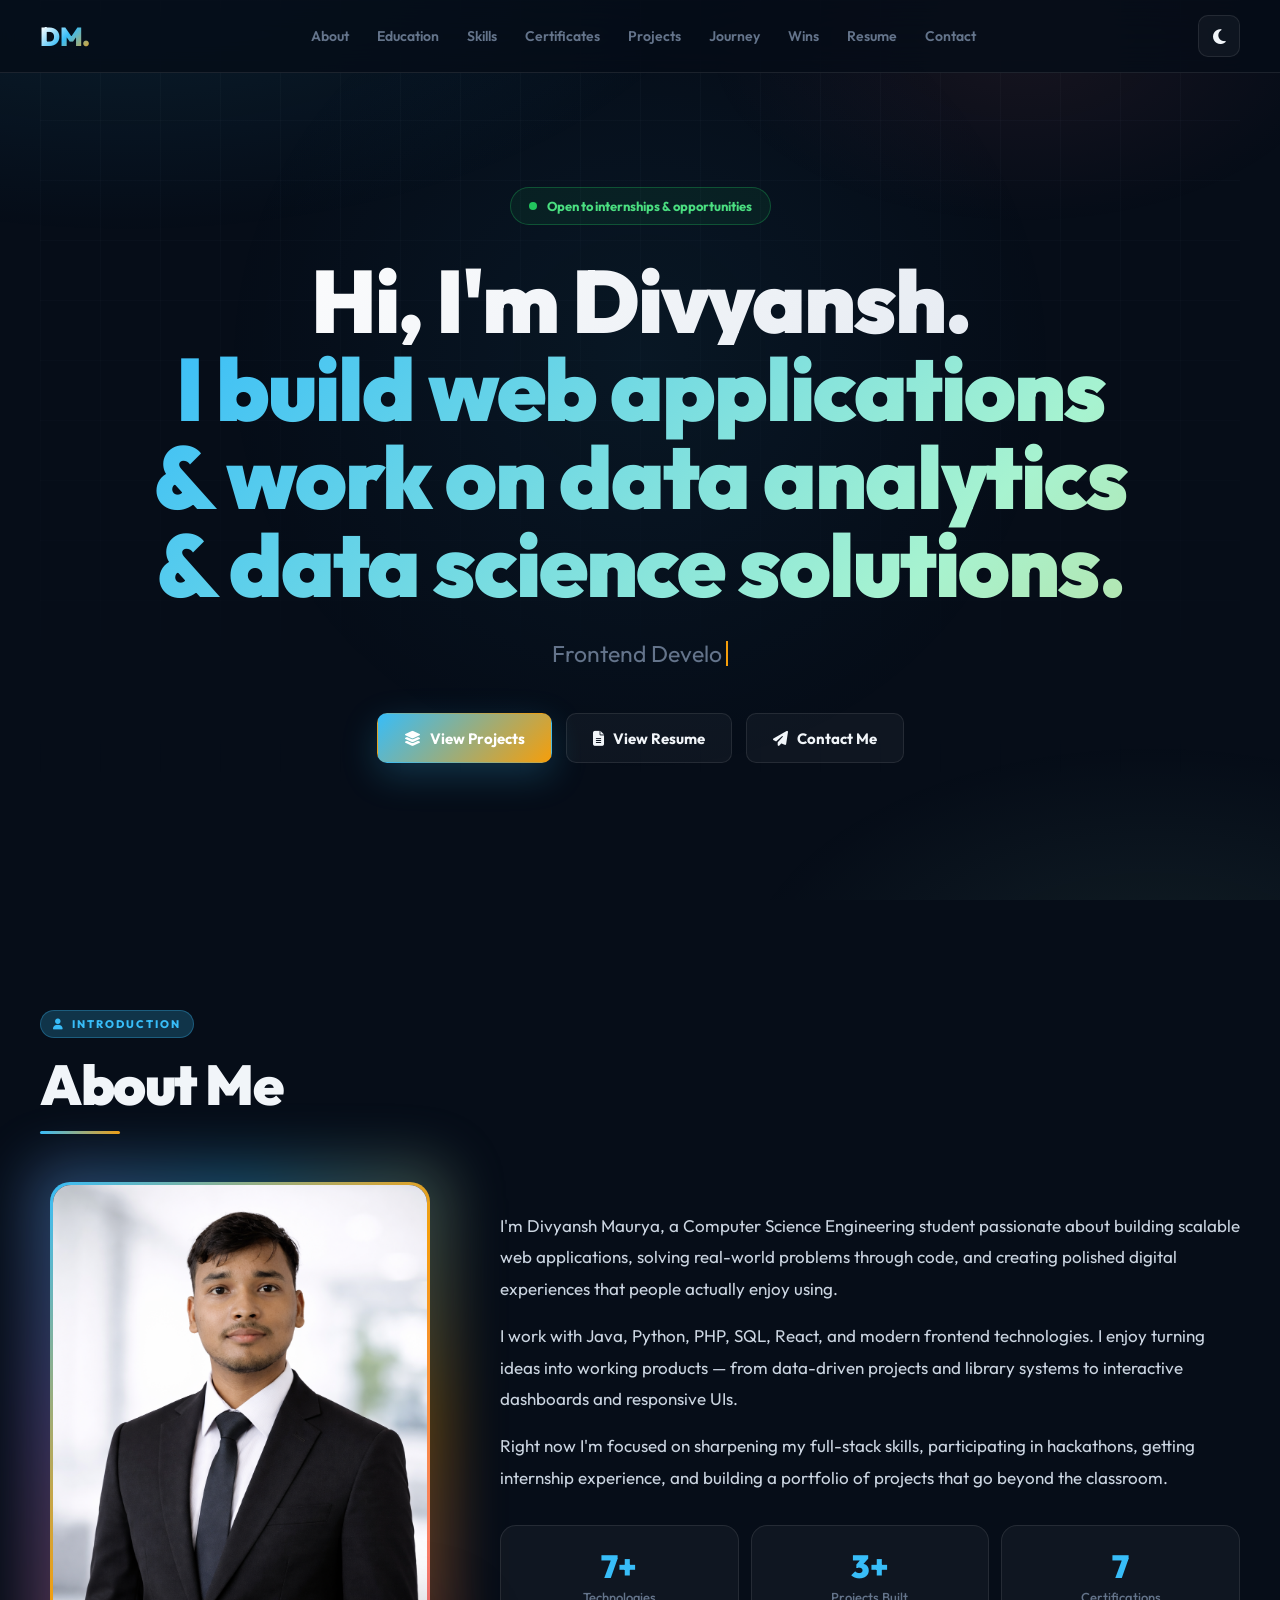
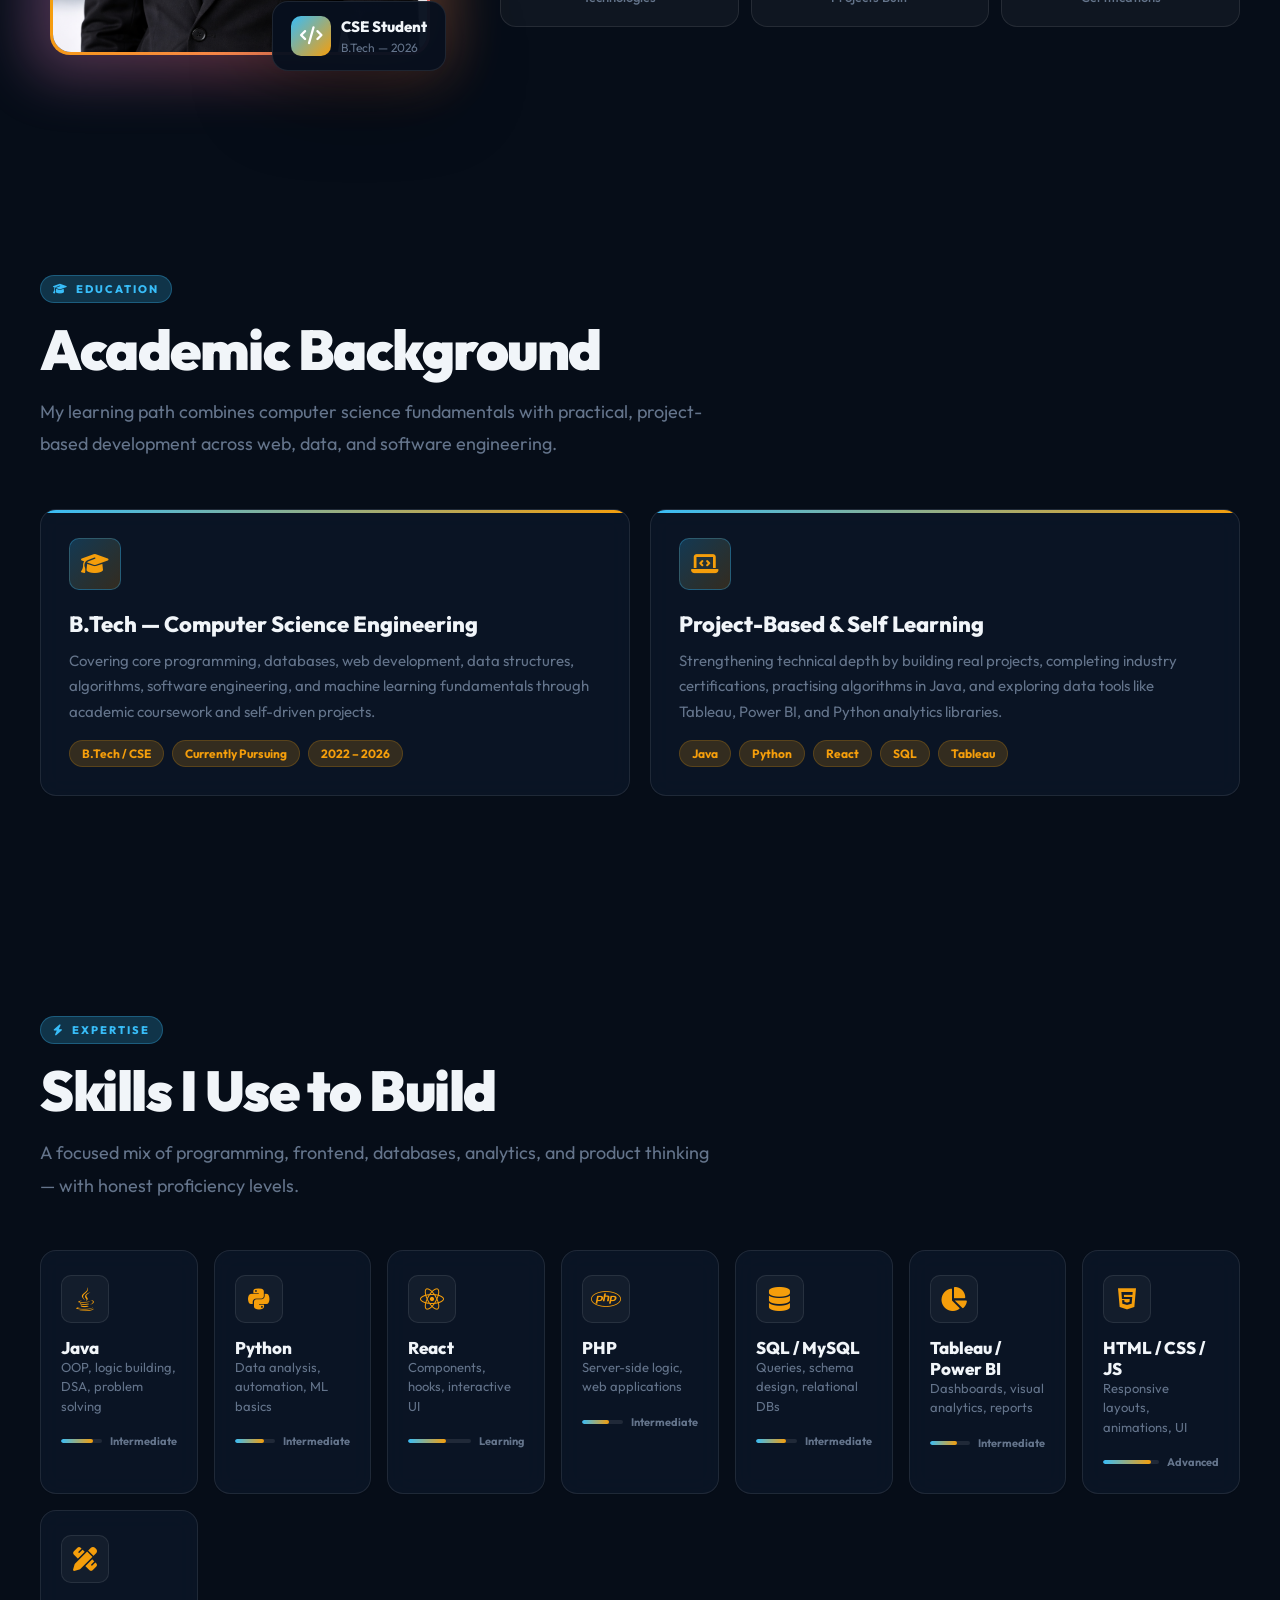
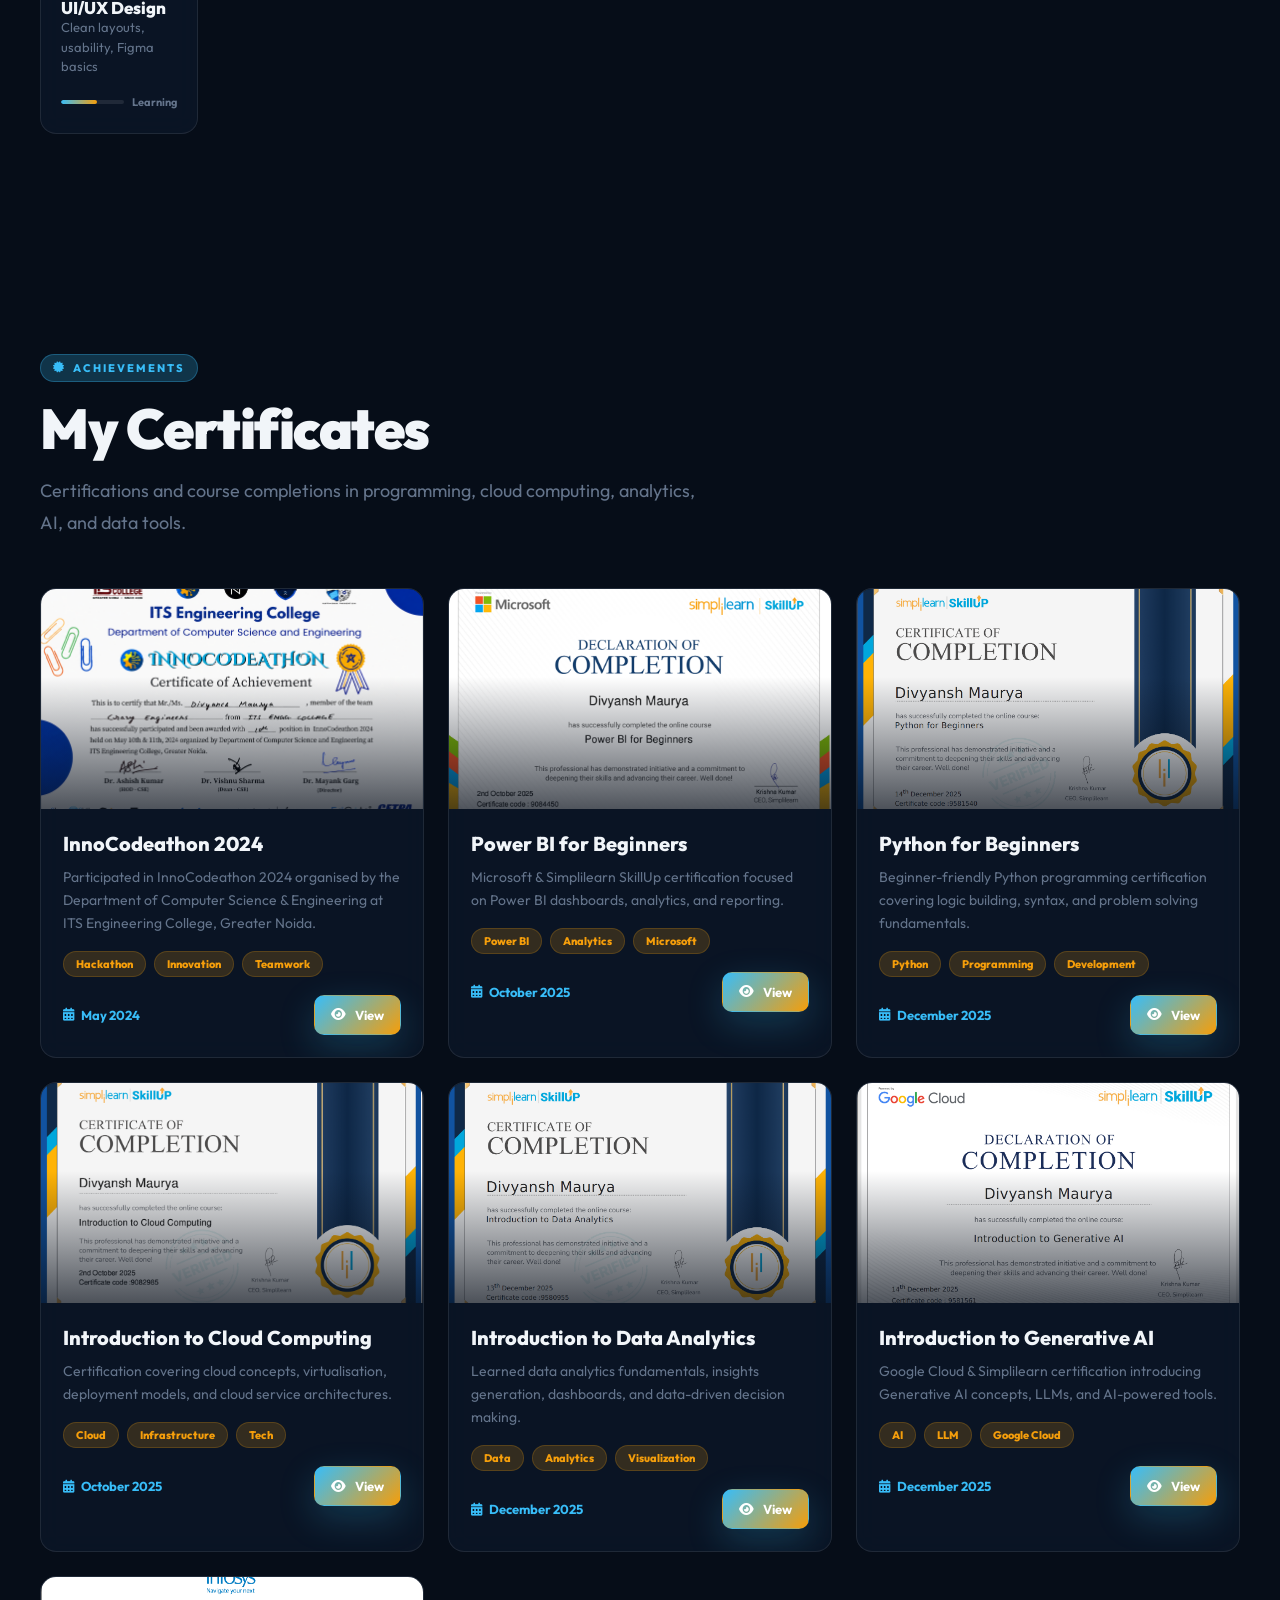
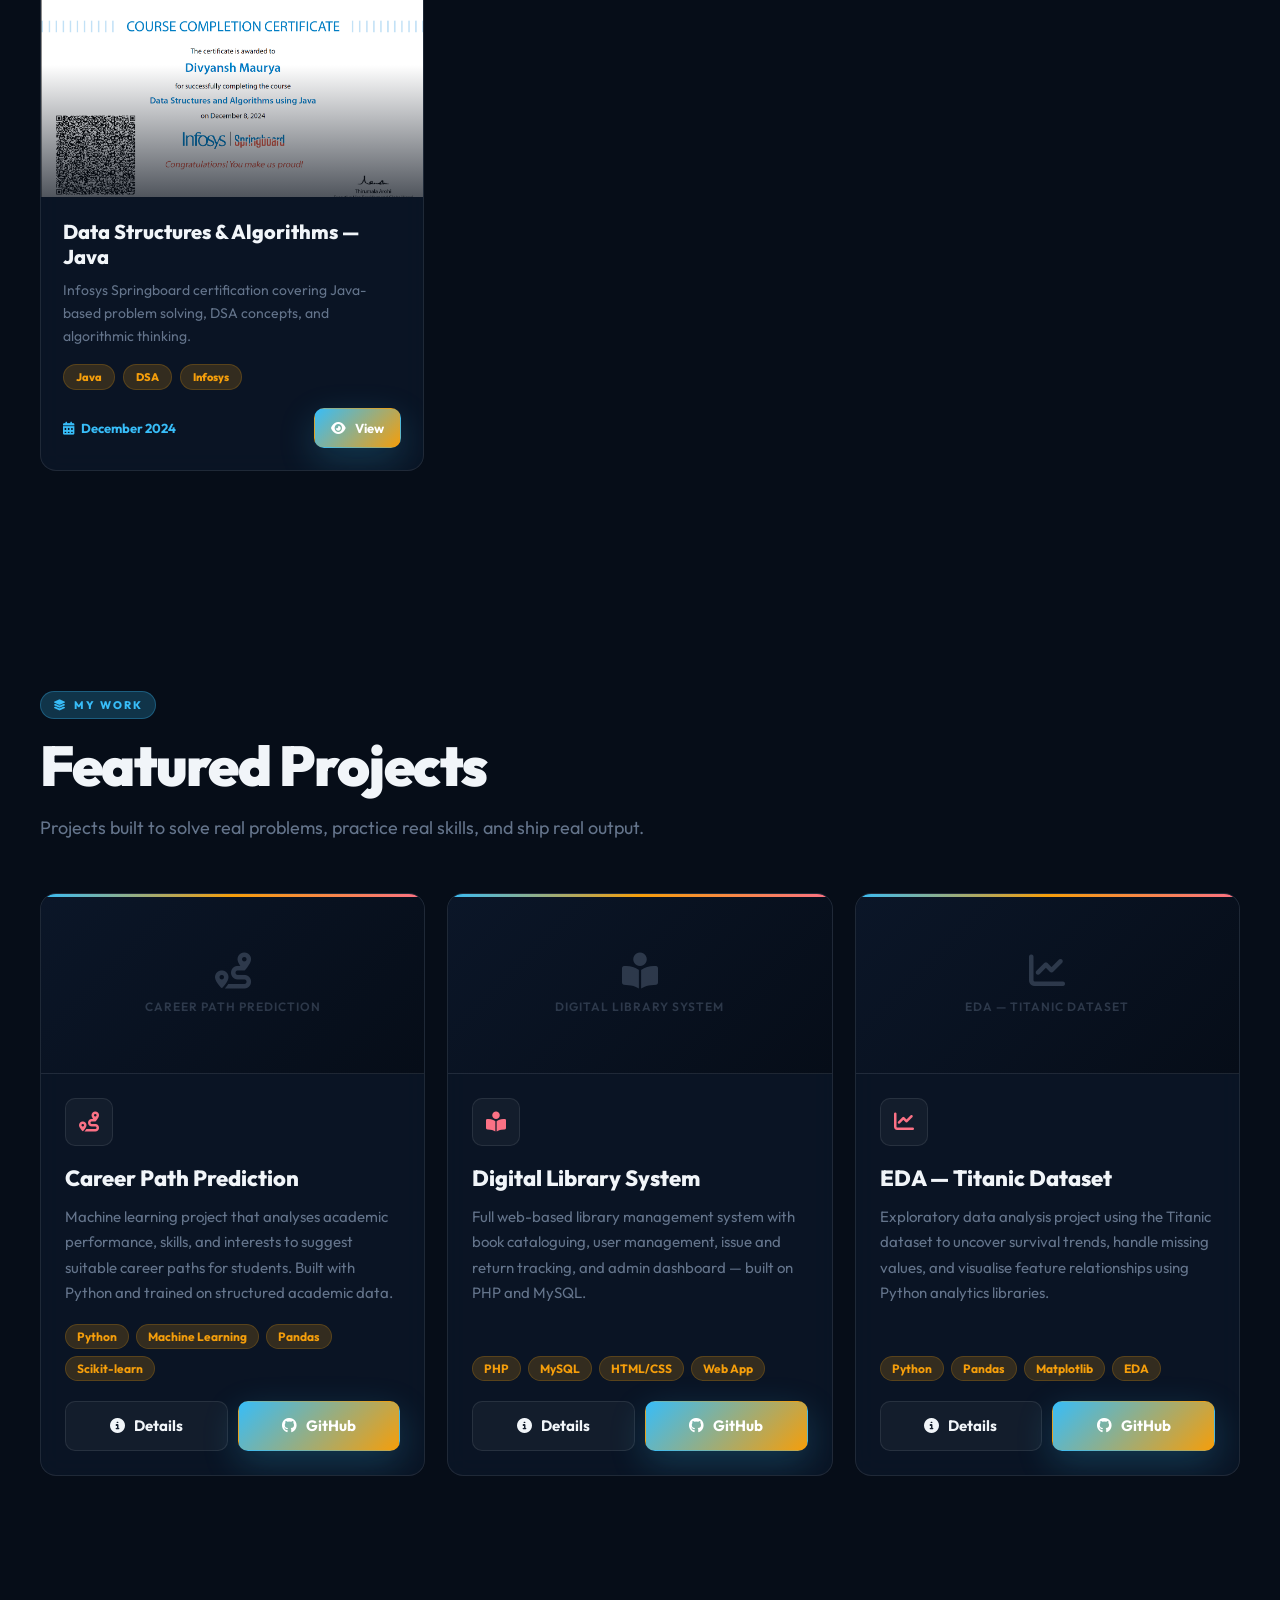
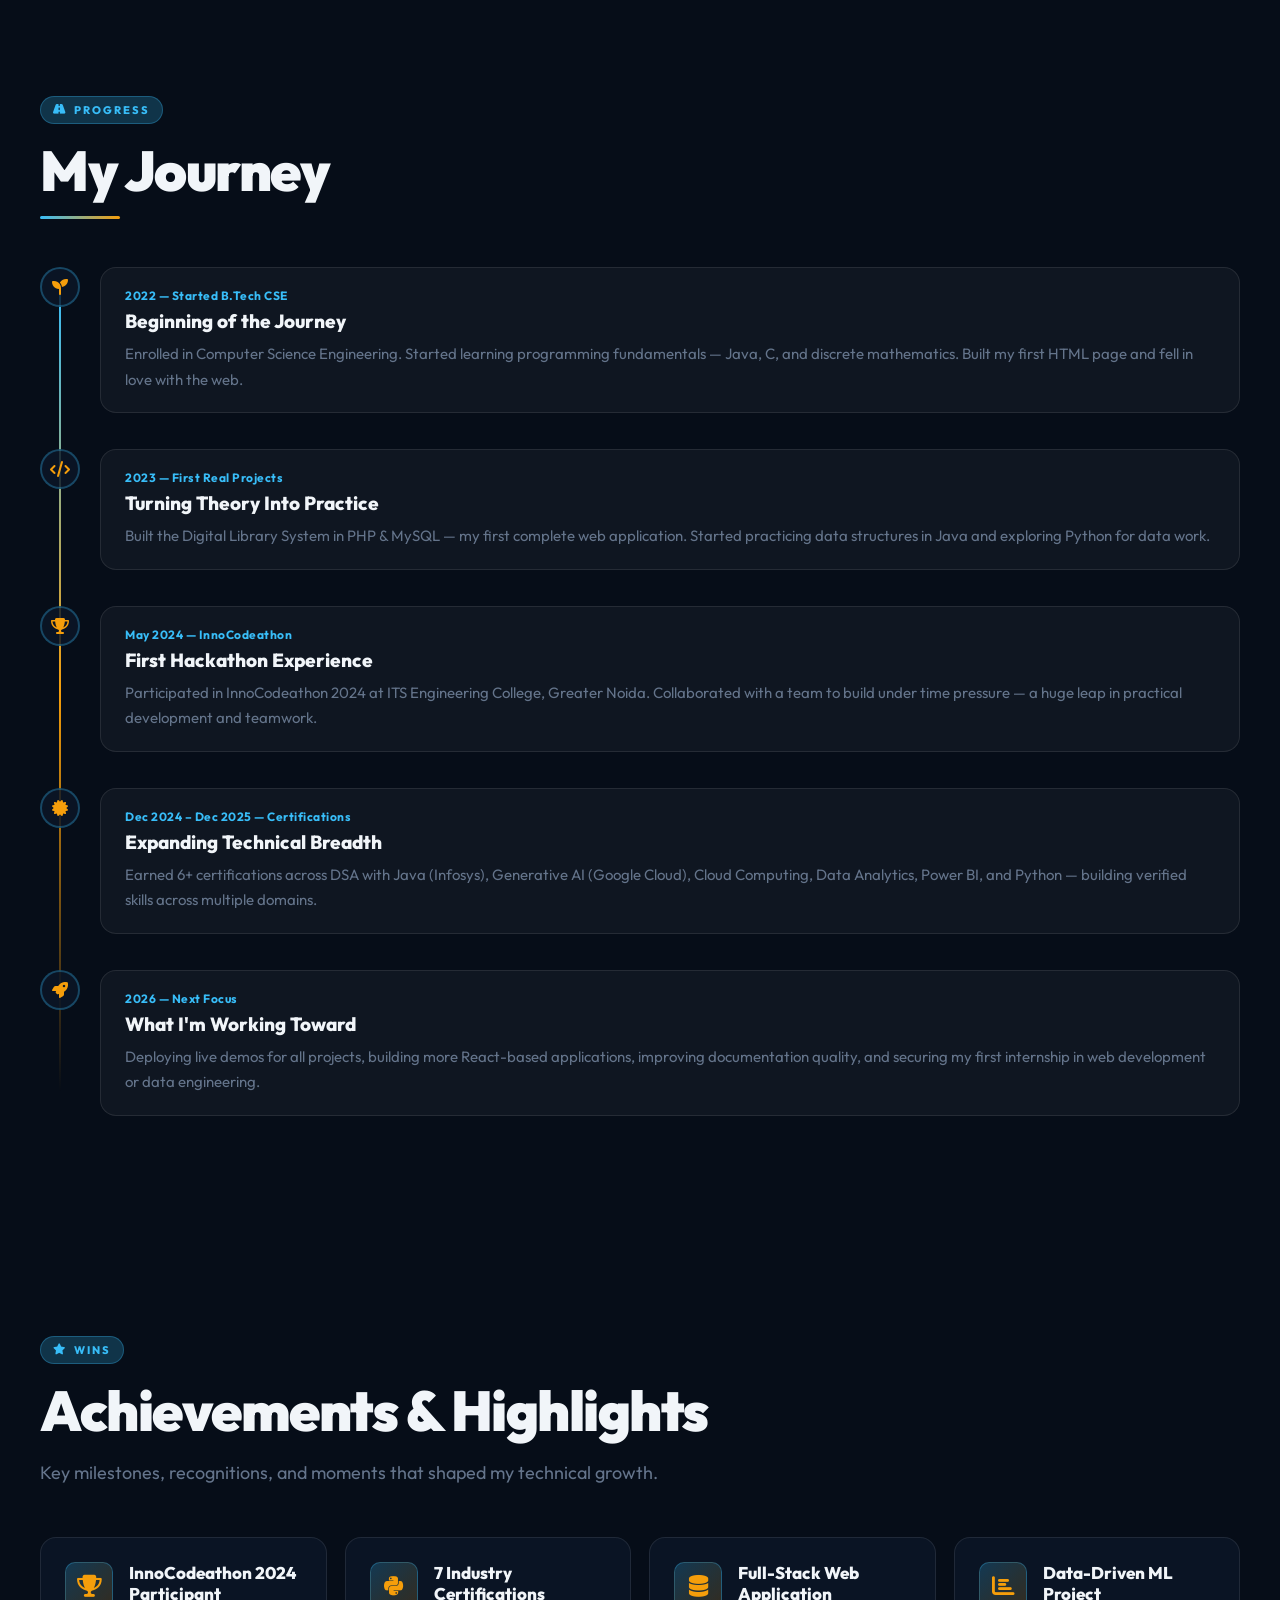
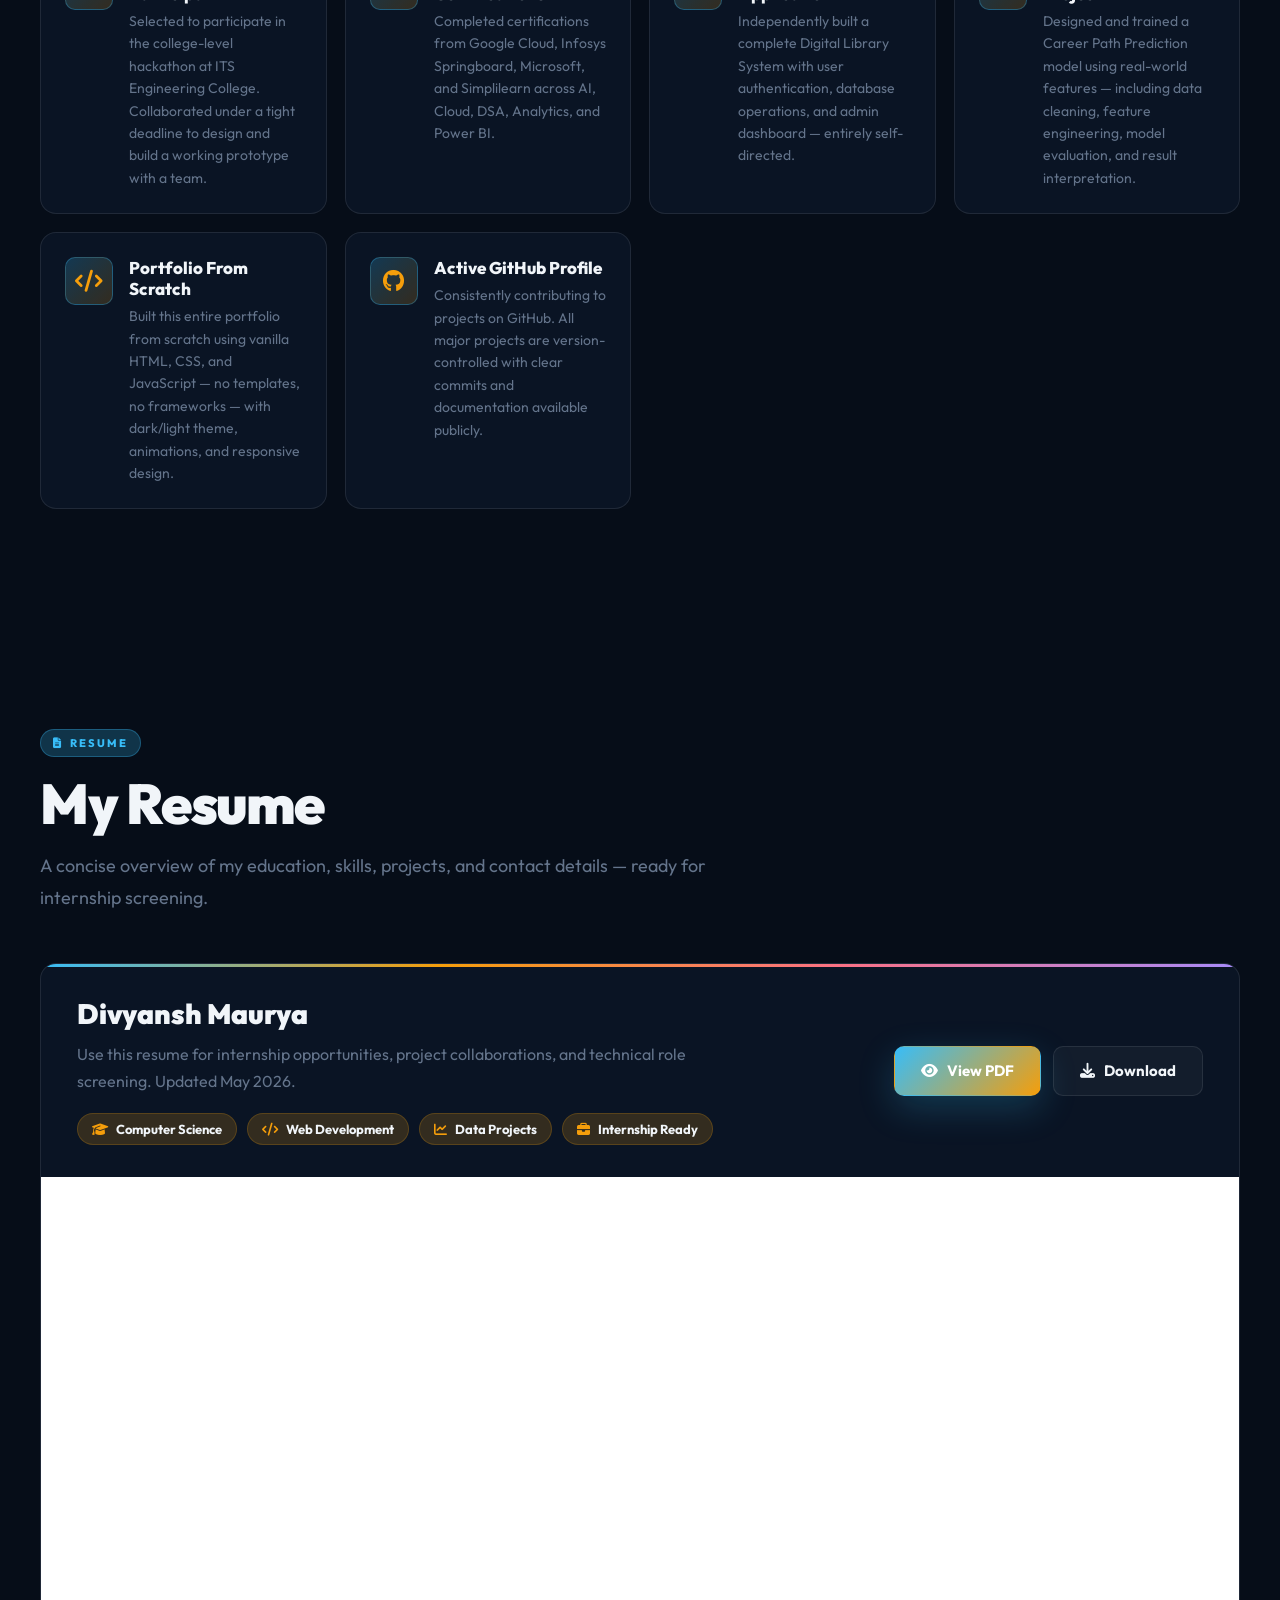
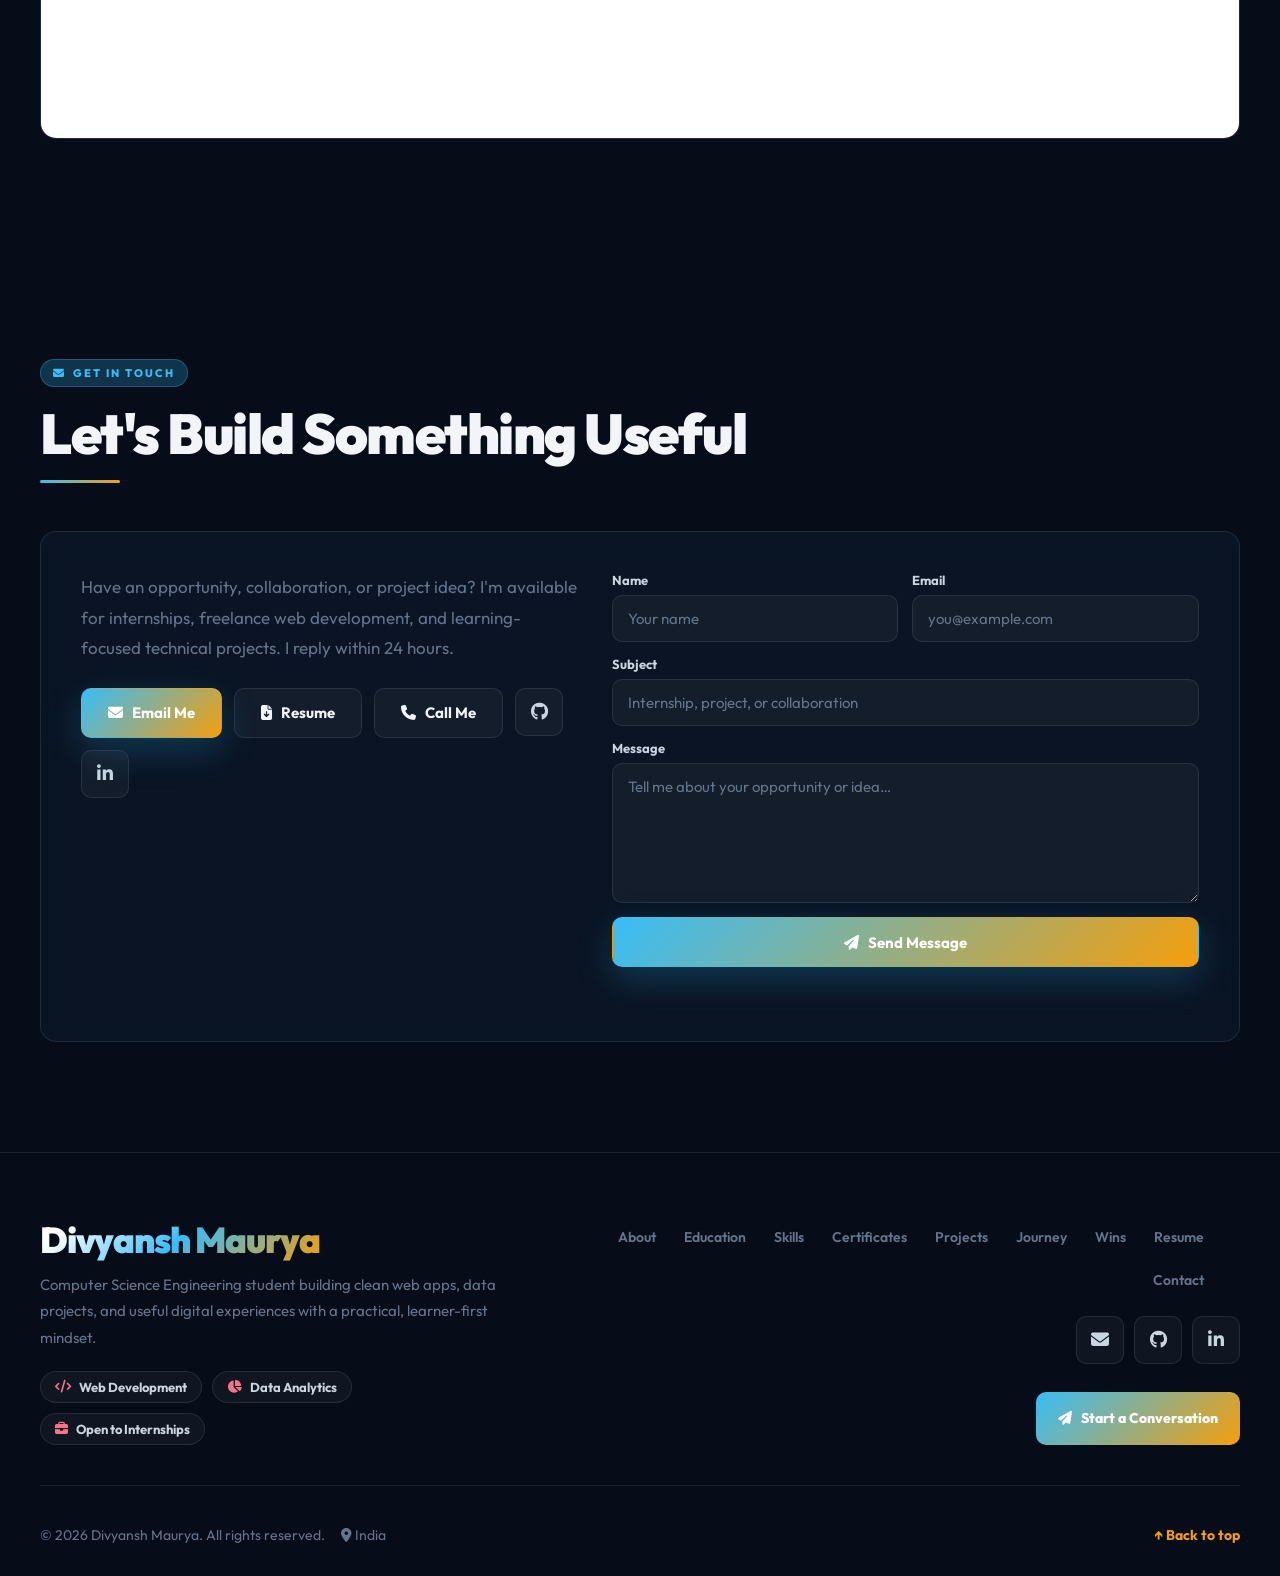
==== commit 1ab20564: "Add files via upload" ====
--- a/index.html
+++ b/index.html
@@ -99,7 +99,7 @@
 
         <div class="hero-btns">
           <a href="#projects" class="btn btn-primary"><i class="fas fa-layer-group"></i>View Projects</a>
-          <a href="divyansh_12 (5).pdf" class="btn btn-outline" target="_blank" rel="noreferrer"><i
+          <a href="divyansh_12.pdf" class="btn btn-outline" target="_blank" rel="noreferrer"><i
               class="fas fa-file-lines"></i>View Resume</a>
           <a href="+917992159410" class="btn btn-outline"><i class="fas fa-paper-plane"></i>Contact Me</a>
         </div>
@@ -720,9 +720,9 @@
               IMPORTANT: Replace "resume.pdf" with your actual resume filename.
               Place the PDF in the same folder as this HTML file.
             -->
-            <a href="divyansh_12 (5).pdf" class="btn btn-primary" target="_blank" rel="noreferrer"><i
+            <a href="divyansh_12.pdf" class="btn btn-primary" target="_blank" rel="noreferrer"><i
                 class="fas fa-eye"></i>View PDF</a>
-            <a href="divyansh_12 (5).pdf" class="btn btn-outline" download="Divyansh_Maurya_Resume.pdf"><i
+            <a href="divyansh_12.pdf" class="btn btn-outline" download="Divyansh_Maurya_Resume.pdf"><i
                 class="fas fa-download"></i>Download</a>
           </div>
         </div>
@@ -734,12 +734,12 @@
             If it doesn't load (some browsers block local PDFs),
             visitors can still use the View PDF / Download buttons above.
           -->
-          <iframe src="divyansh_12 (5).pdf" title="Divyansh Maurya Resume PDF" aria-label="Resume PDF preview">
+          <iframe src="divyansh_12.pdf" title="Divyansh Maurya Resume PDF" aria-label="Resume PDF preview">
             <div class="resume-fallback">
               <i class="fas fa-file-pdf" aria-hidden="true"></i>
               <p>Your browser could not display the PDF preview. Use the buttons above to view or download the resume.
               </p>
-              <a href="divyansh_12 (5).pdf" class="btn btn-primary" target="_blank" rel="noreferrer"><i
+              <a href="divyansh_12.pdf" class="btn btn-primary" target="_blank" rel="noreferrer"><i
                   class="fas fa-eye"></i>Open Resume</a>
             </div>
           </iframe>
@@ -759,7 +759,7 @@
             development, and learning-focused technical projects. I reply within 24 hours.</p>
           <div class="contact-btns">
             <a href="mailto:divyanshm989@gmail.com" class="btn btn-primary"><i class="fas fa-envelope"></i>Email Me</a>
-            <a href="divyansh_12 (5).pdf" class="btn btn-outline" download="divyansh_12 (5).pdf"><i
+            <a href="divyansh_12.pdf" class="btn btn-outline" download="divyansh_12 (5).pdf"><i
                 class="fas fa-file-arrow-down"></i>Resume</a>
             <a href="tel:+917992159410" class="btn btn-outline"><i class="fas fa-phone"></i>Call Me</a>
             <a href="https://github.com/divyanshm-10" class="icon-link" aria-label="GitHub profile" target="_blank"
